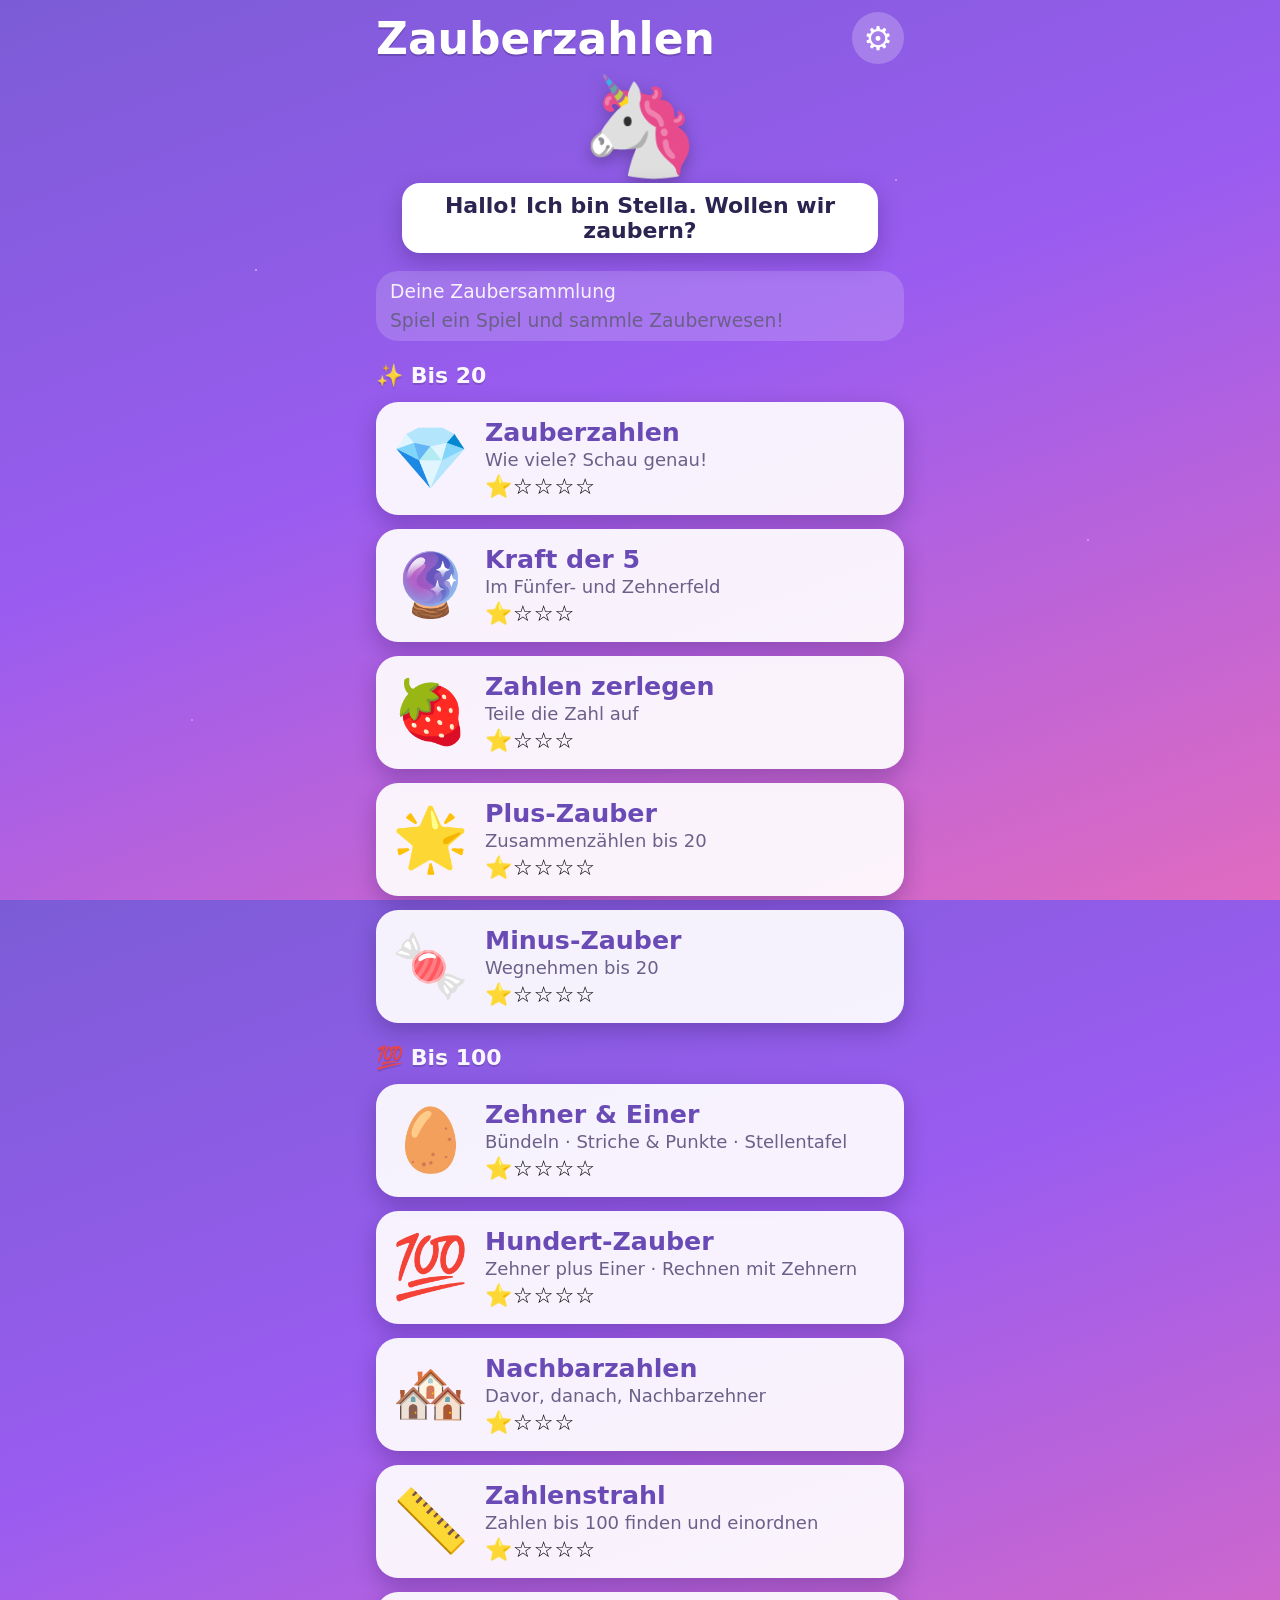
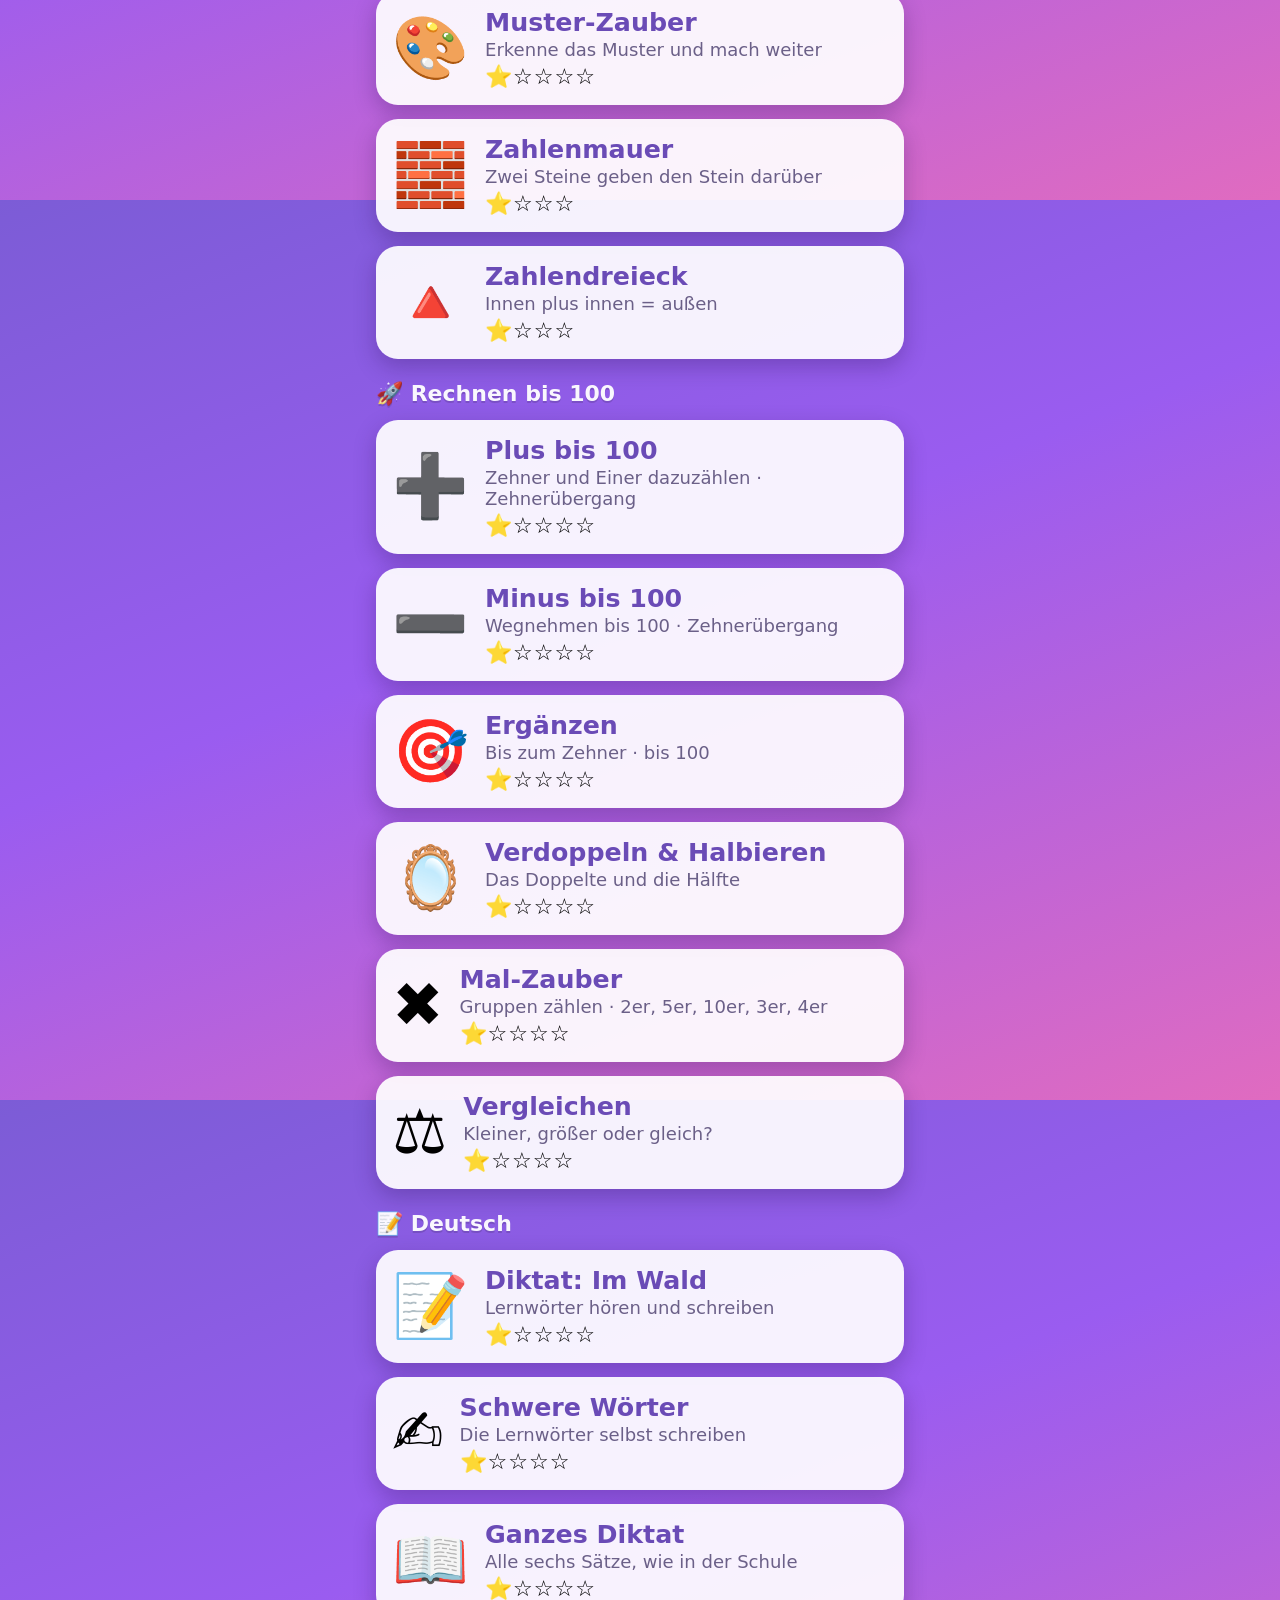
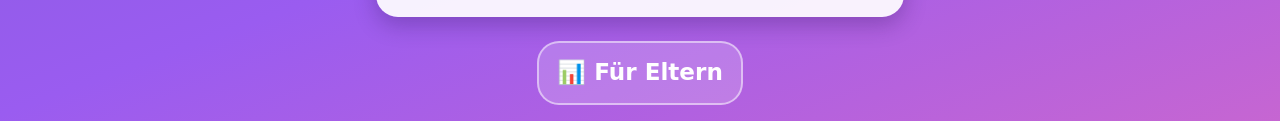
==== index.html @ 78ab0d3f "Chrome: nie Übersetzung anbieten (notranslate) – das Deutsch ist der Lerninhalt Co-Authored-By: Clau" ====
<!DOCTYPE html>
<html lang="de">
<head>
  <meta charset="UTF-8" />
  <meta name="viewport" content="width=device-width, initial-scale=1.0, maximum-scale=1.0, user-scalable=no, viewport-fit=cover" />
  <meta name="theme-color" content="#6a4bb6" />
  <!-- niente popup "Vuoi tradurre la pagina?": il tedesco è il contenuto da imparare -->
  <meta name="google" content="notranslate" />
  <meta name="apple-mobile-web-app-capable" content="yes" />
  <meta name="apple-mobile-web-app-status-bar-style" content="black-translucent" />
  <meta name="apple-mobile-web-app-title" content="Zauberzahlen" />
  <title>Zauberzahlen · Magic Numbers</title>
  <link rel="manifest" href="manifest.webmanifest" />
  <link rel="apple-touch-icon" href="assets/icon.svg" />
  <link rel="icon" href="assets/icon.svg" type="image/svg+xml" />
  <link rel="stylesheet" href="css/styles.css" />
</head>
<body>
  <div id="app" class="app"><!-- screens get mounted here --></div>

  <!-- effetti (sparkle / coriandoli) -->
  <div id="fx" class="fx" aria-hidden="true"></div>

  <!-- ordine di caricamento: prima le utility, poi i giochi, infine il router -->
  <script src="js/i18n.js"></script>
  <script src="js/storage.js"></script>
  <script src="js/audio.js"></script>
  <script src="js/ui.js"></script>
  <script src="js/games/subitizing.js"></script>
  <script src="js/games/fives.js"></script>
  <script src="js/games/bonds.js"></script>
  <script src="js/games/addition.js"></script>
  <script src="js/games/subtraction.js"></script>
  <script src="js/games/tens.js"></script>
  <script src="js/games/hundred.js"></script>
  <script src="js/games/neighbours.js"></script>
  <script src="js/games/numberline.js"></script>
  <script src="js/games/patterns.js"></script>
  <script src="js/games/wall.js"></script>
  <script src="js/games/triangle.js"></script>
  <script src="js/games/plus100.js"></script>
  <script src="js/games/minus100.js"></script>
  <script src="js/games/complete.js"></script>
  <script src="js/games/double.js"></script>
  <script src="js/games/times.js"></script>
  <script src="js/games/compare.js"></script>
  <script src="js/games/diktat.js"></script>
  <script src="js/games/words.js"></script>
  <script src="js/games/diktatfull.js"></script>
  <script src="js/parent.js"></script>
  <script src="js/app.js"></script>
  <script>
    // Service worker: solo se servito via http(s). Su file:// viene ignorato senza errori.
    if ('serviceWorker' in navigator && location.protocol.startsWith('http')) {
      window.addEventListener('load', function () {
        navigator.serviceWorker.register('service-worker.js').catch(function () {});
      });
    }
  </script>
</body>
</html>
---- css/styles.css ----
/* ===== Zauberzahlen · tema unicorni & magia, mobile-first ===== */
:root {
  --violet: #6a4bb6;
  --violet-deep: #2a1a4a;
  --violet-mid: #5b3a9e;
  --pink: #ec4899;
  --pink-soft: #fbcfe8;
  --gold: #ffcb3d;
  --gold-soft: #fff3b0;
  --mint: #7ee8c0;
  --sky: #8fd3ff;
  --good: #34d399;
  --soft: #f5edff;
  --ink: #2b2350;
  --card: rgba(255, 255, 255, 0.92);
  --tap: 64px;
  --r: 22px;
  --shadow: 0 8px 22px rgba(40, 16, 80, 0.28);
  font-size: clamp(16px, 4.4vw, 22px);
}

* { box-sizing: border-box; -webkit-tap-highlight-color: transparent; }

html, body {
  margin: 0; height: 100%;
  font-family: "Baloo 2", "Comic Sans MS", "Chalkboard SE", "Segoe UI Rounded", system-ui, -apple-system, sans-serif;
  color: var(--ink);
  background: linear-gradient(160deg, #7c5cd6 0%, #9a5cf0 45%, #e06bc0 100%);
  overscroll-behavior: none;
  -webkit-user-select: none; user-select: none;
  touch-action: manipulation;
}

/* stelline sullo sfondo */
body::before {
  content: ""; position: fixed; inset: 0; z-index: 0; pointer-events: none;
  background-image:
    radial-gradient(2px 2px at 20% 30%, #fff6 40%, transparent 41%),
    radial-gradient(2px 2px at 70% 20%, #fff5 40%, transparent 41%),
    radial-gradient(3px 3px at 40% 70%, #fff4 40%, transparent 41%),
    radial-gradient(2px 2px at 85% 60%, #fff5 40%, transparent 41%),
    radial-gradient(2px 2px at 15% 80%, #fff4 40%, transparent 41%);
}

.app {
  position: relative; z-index: 1;
  max-width: 560px; margin: 0 auto;
  min-height: 100%;
  display: flex; flex-direction: column;
  padding: max(12px, env(safe-area-inset-top)) 16px max(16px, env(safe-area-inset-bottom));
}

/* ===== bottoni generici ===== */
button { font-family: inherit; cursor: pointer; border: none; }
.btn {
  min-height: var(--tap); padding: 14px 18px;
  border-radius: var(--r); font-size: 1.05rem; font-weight: 700;
  background: #fff; color: var(--violet); box-shadow: var(--shadow);
  display: inline-flex; align-items: center; justify-content: center; gap: 10px;
  transition: transform .08s ease;
}
.btn:active { transform: scale(0.95); }
.btn-ghost { background: rgba(255,255,255,0.18); color: #fff; box-shadow: none; border: 2px solid rgba(255,255,255,0.5); }
.btn-pink { background: var(--pink); color: #fff; }
.icon-btn {
  width: 52px; height: 52px; border-radius: 50%; font-size: 1.5rem;
  background: rgba(255,255,255,0.22); color: #fff; box-shadow: none;
  display: inline-flex; align-items: center; justify-content: center;
}

/* ===== header schermata ===== */
.topbar { display: flex; align-items: center; gap: 10px; margin-bottom: 8px; }
.topbar .spacer { flex: 1; }
.title { color: #fff; text-shadow: 0 2px 0 rgba(0,0,0,0.18); margin: 0; }

/* ===== HOME / mappa-mondo ===== */
.home-hero { text-align: center; color: #fff; margin: 6px 0 14px; }
.home-hero .star { font-size: 1rem; }
.mascot {
  font-size: 4.4rem; line-height: 1; filter: drop-shadow(0 6px 8px rgba(0,0,0,0.25));
  animation: float 3.2s ease-in-out infinite;
}
.bubble {
  background: #fff; color: var(--ink); border-radius: 18px; padding: 10px 16px;
  display: inline-block; max-width: 90%; box-shadow: var(--shadow); margin-top: 8px;
  font-weight: 700; position: relative;
}
.bubble::after {
  content: ""; position: absolute; top: -10px; left: 50%; transform: translateX(-50%);
  border: 10px solid transparent; border-bottom-color: #fff;
}
.collection {
  margin: 4px 0 14px; background: rgba(255,255,255,0.16); border-radius: var(--r);
  padding: 10px 14px; color: #fff; display: flex; align-items: center; gap: 8px; flex-wrap: wrap;
  min-height: 56px;
}
.collection .label { font-size: .85rem; opacity: .9; width: 100%; }
.collection .sticker { font-size: 1.6rem; }

.games { display: flex; flex-direction: column; gap: 14px; margin-bottom: 16px; }
.game-card {
  display: flex; align-items: center; gap: 16px; text-align: left;
  background: var(--card); border-radius: var(--r); padding: 16px; box-shadow: var(--shadow);
  width: 100%;
}
.game-card .emoji { font-size: 2.8rem; line-height: 1; }
.game-card .grow { flex: 1; min-width: 0; }
.game-card .name { font-weight: 800; font-size: 1.15rem; color: var(--violet); }
.game-card .sub { font-size: .82rem; color: #6b6088; margin-top: 2px; }
.stars { font-size: 1rem; letter-spacing: 1px; margin-top: 4px; }

/* footer azioni home */
.home-actions { display: flex; gap: 10px; justify-content: center; margin-top: auto; padding-top: 8px; }

/* ===== schermata gioco ===== */
.game-screen { display: flex; flex-direction: column; flex: 1; }
.prompt {
  text-align: center; color: #fff; font-size: 1.35rem; font-weight: 800;
  margin: 6px 0 12px; text-shadow: 0 2px 0 rgba(0,0,0,0.15); min-height: 1.6em;
}
.stage {
  flex: 1; display: flex; flex-direction: column; align-items: center; justify-content: center;
  gap: 18px; min-height: 0;
}
.progress-dots { display: flex; gap: 6px; justify-content: center; margin-bottom: 6px; }
.progress-dots i { width: 12px; height: 12px; border-radius: 50%; background: rgba(255,255,255,0.35); }
.progress-dots i.on { background: var(--gold); }

/* gruppi di gemme */
.gems { display: flex; flex-wrap: wrap; gap: 10px; justify-content: center; align-items: center; max-width: 340px; }
.gem { font-size: 2.6rem; line-height: 1; animation: pop .25s ease backwards; }
.gem.leave { animation: puff .5s ease forwards; }

/* five/ten-frame */
.frame { display: grid; grid-template-columns: repeat(5, 1fr); gap: 8px;
  background: rgba(255,255,255,0.9); padding: 12px; border-radius: 18px; box-shadow: var(--shadow); }
.frame.rows2 { grid-template-rows: repeat(2, 1fr); }
.cell {
  width: 54px; height: 54px; border-radius: 14px; background: #efe7ff;
  display: flex; align-items: center; justify-content: center; font-size: 2rem;
  border: 2px dashed #cdbcf0;
}
.cell.filled { border-style: solid; border-color: var(--violet); background: #fff; }
.cell.tappable:active { transform: scale(0.92); }

/* gruppi a confronto (differenza) */
.towers { display: flex; gap: 26px; align-items: flex-end; }
.tower { display: flex; flex-direction: column-reverse; gap: 6px; align-items: center; }
.tower .cap { margin-top: 6px; font-weight: 800; color: #fff; }

/* risposte: bottoni numero grandi */
.choices { display: flex; gap: 14px; flex-wrap: wrap; justify-content: center; }
.choice {
  width: 84px; height: 84px; border-radius: 22px; font-size: 2.2rem; font-weight: 800;
  background: #fff; color: var(--violet); box-shadow: var(--shadow);
}
.choice:active { transform: scale(0.93); }
.choice.correct { background: var(--good); color: #fff; animation: pop .3s ease; }
.choice.wrong { background: #ffd2d2; color: #b33; }

/* equazione grande */
.equation { display: flex; align-items: center; gap: 12px; font-size: 2.6rem; font-weight: 800; color: #fff; }
.equation .q { background: var(--gold); color: var(--violet); border-radius: 16px; padding: 4px 18px; }

/* pulsante di controllo (giochi a trascinamento/riempimento) */
.check { margin-top: 6px; }

/* ===== reward ===== */
.reward { flex: 1; display: flex; flex-direction: column; align-items: center; justify-content: center; gap: 14px; text-align: center; color: #fff; }
.reward .big { font-size: 6rem; animation: pop .5s ease; }
.reward h2 { margin: 0; text-shadow: 0 2px 0 rgba(0,0,0,0.18); }
.reward .earned { font-size: 3rem; animation: float 2.6s ease-in-out infinite; }

/* ===== modale (settings / gate) ===== */
.modal-back { position: fixed; inset: 0; background: rgba(20,8,40,0.6); display: flex; align-items: center; justify-content: center; z-index: 50; padding: 18px; }
.modal { background: #fff; border-radius: 24px; padding: 22px; width: 100%; max-width: 420px; box-shadow: var(--shadow); }
.modal h2 { margin: 0 0 12px; color: var(--violet); }
.row { display: flex; align-items: center; justify-content: space-between; gap: 12px; padding: 10px 0; }
.seg { display: inline-flex; background: #eee; border-radius: 14px; padding: 4px; }
.seg button { padding: 8px 16px; border-radius: 10px; background: transparent; font-weight: 800; color: #777; }
.seg button.on { background: var(--violet); color: #fff; }
.voice-select {
  max-width: 56vw; padding: 10px 12px; border-radius: 12px; border: 2px solid #ddd;
  background: #fff; font-family: inherit; font-size: .9rem; color: var(--ink);
}

/* ===== parent dashboard ===== */
.parent { color: #fff; }
.panel { background: #fff; color: var(--ink); border-radius: var(--r); padding: 16px; box-shadow: var(--shadow); margin-bottom: 12px; }
.skill-row { padding: 12px 0; border-bottom: 1px solid #eee; }
.skill-row:last-child { border-bottom: none; }
.skill-head { display: flex; align-items: center; gap: 10px; font-weight: 800; color: var(--violet); }
.bar { height: 12px; border-radius: 8px; background: #eee; overflow: hidden; margin: 8px 0 4px; }
.bar > span { display: block; height: 100%; background: linear-gradient(90deg, var(--mint), var(--good)); }
.tag { font-size: .75rem; font-weight: 800; padding: 3px 10px; border-radius: 999px; }
.tag.started { background: #fde68a; color: #92660a; }
.tag.consolidating { background: #bfdbfe; color: #1e40af; }
.tag.mastered { background: #bbf7d0; color: #166534; }
.muted { color: #6b6088; font-size: .85rem; }

/* gate matematico (accesso genitore) */
.gate-prompt { font-size: 1.2rem; font-weight: 800; color: var(--violet); text-align: center; margin-bottom: 14px; }

/* ===== effetti ===== */
.fx { position: fixed; inset: 0; pointer-events: none; z-index: 40; overflow: hidden; }
.spark { position: absolute; font-size: 1.6rem; animation: rise 1s ease-out forwards; }
.confetti { position: absolute; top: -12%; will-change: transform; animation: fall 2.4s linear forwards; }
.shake { animation: shake .4s ease; }

.banner {
  font-size: 2.3rem; font-weight: 800; color: var(--violet);
  background: var(--gold); padding: 6px 20px; border-radius: 16px;
  box-shadow: var(--shadow); animation: pop .5s ease;
}

@keyframes fall {
  0%   { transform: translateY(-12vh) rotate(0deg);   opacity: 1; }
  100% { transform: translateY(115vh) rotate(540deg); opacity: 1; }
}

@keyframes float { 0%,100% { transform: translateY(0); } 50% { transform: translateY(-10px); } }
@keyframes pop { 0% { transform: scale(0.2); opacity: 0; } 70% { transform: scale(1.1); } 100% { transform: scale(1); opacity: 1; } }
@keyframes puff { to { transform: scale(1.6) translateY(-20px); opacity: 0; } }
@keyframes rise { 0% { transform: translateY(0) scale(0.6); opacity: 1; } 100% { transform: translateY(-120px) scale(1.3); opacity: 0; } }
@keyframes shake { 0%,100% { transform: translateX(0); } 20% { transform: translateX(-8px); } 40% { transform: translateX(8px); } 60% { transform: translateX(-6px); } 80% { transform: translateX(6px); } }

/* ===== suggerimento dopo un errore (mai la soluzione) ===== */
.hint {
  background: var(--gold-soft); color: var(--ink); border-radius: 16px; padding: 10px 14px;
  font-weight: 700; text-align: center; margin: 0 0 10px; box-shadow: var(--shadow); animation: pop .3s ease;
}
.hint[hidden] { display: none; }
.progress-dots i.late { background: #f59e0b; }
.section-label { color: #fff; font-weight: 800; font-size: 1rem; margin: 8px 0 0; opacity: .95; text-shadow: 0 2px 0 rgba(0,0,0,0.15); }
.holder { display: flex; justify-content: center; width: 100%; }
.holder.words .choice { width: auto; min-width: 84px; padding: 0 18px; font-size: 1.5rem; }
.holder.tall .choice { height: auto; min-height: 84px; white-space: pre-line; line-height: 1.05; font-size: 1.05rem; padding: 8px 12px; }
@keyframes pulse { 0%,100% { transform: scale(1); } 50% { transform: scale(1.07); } }

/* ===== Zehner (barre) & Einer (punti), come nel quaderno ===== */
.tenones {
  display: flex; flex-direction: column; align-items: flex-start; gap: 12px;
  background: rgba(255,255,255,0.92); border-radius: 18px; padding: 14px 18px; box-shadow: var(--shadow);
  min-width: 200px; min-height: 80px;
}
.tens-col { display: flex; flex-direction: column; gap: 7px; min-height: 12px; }
.tbar { display: block; width: 120px; height: 12px; border-radius: 6px; background: #f59e0b; animation: pop .2s ease; }
.ones-row { display: flex; gap: 8px; min-height: 16px; flex-wrap: wrap; max-width: 260px; }
.odot { display: block; width: 16px; height: 16px; border-radius: 50%; background: #f59e0b; animation: pop .2s ease; }
.ones-row .odot:nth-child(6) { margin-left: 12px; }
.tbar.mini { width: 34px; height: 8px; } .odot.mini { width: 12px; height: 12px; }
.build-btns { display: flex; gap: 10px; flex-wrap: wrap; justify-content: center; }
.tenones.build .tbar, .tenones.build .odot { cursor: pointer; }

/* ===== Eierschachteln (bündeln) ===== */
.eggbox { display: flex; flex-direction: column; gap: 10px; align-items: center; }
.cartons { display: flex; flex-wrap: wrap; gap: 10px; justify-content: center; max-width: 360px; }
.carton {
  position: relative; display: grid; grid-template-columns: repeat(5, 1fr); gap: 2px;
  background: #e8d5b0; border: 3px solid #b98f55; border-radius: 8px; padding: 5px 5px 4px;
}
.carton .egg { font-size: 1rem; line-height: 1; }
.carton .badge {
  position: absolute; top: -10px; right: -8px; background: var(--violet); color: #fff;
  font-size: .7rem; font-weight: 800; border-radius: 999px; padding: 2px 6px;
}
.carton.pop { animation: pop .4s ease; }
.loose { display: flex; flex-wrap: wrap; gap: 4px; justify-content: center; max-width: 320px; min-height: 1.4rem; }
.loose .egg { font-size: 1.4rem; line-height: 1; }
.egg.leave { animation: puff .5s ease forwards; }

/* ===== Stellentafel Z|E ===== */
.pv { display: grid; grid-template-columns: 1fr 1fr; background: #fff; border-radius: 16px; overflow: hidden; box-shadow: var(--shadow); min-width: 180px; }
.pv .h { background: var(--violet); color: #fff; font-weight: 800; padding: 6px 10px; text-align: center; font-size: 1.1rem; display: flex; flex-direction: column; line-height: 1.1; }
.pv .h small { font-size: .6rem; font-weight: 700; opacity: .9; }
.pv .v { font-size: 2.2rem; font-weight: 800; text-align: center; padding: 6px 16px; color: var(--violet); min-height: 60px; }
.pv .v:nth-child(3) { border-right: 2px solid #eee; }
.pv .v.q { background: var(--gold); }

.equation.small { font-size: 1.5rem; opacity: .9; }

/* ===== Zahlenmauer ===== */
.wall { display: flex; flex-direction: column; align-items: center; gap: 5px; }
.wrow { display: flex; gap: 5px; }
.brick {
  width: 64px; height: 54px; border-radius: 10px; background: #fff; color: var(--violet);
  font-weight: 800; font-size: 1.5rem; display: flex; align-items: center; justify-content: center; box-shadow: var(--shadow);
}
.brick.wide { width: 76px; }
.brick.q { background: var(--gold-soft); border: 3px dashed var(--gold); }
.brick.active { background: var(--gold); border-style: solid; animation: pulse 1s ease-in-out infinite; }
.brick.ok { background: var(--good); color: #fff; border: none; animation: pop .3s ease; }

/* ===== Zahlendreieck (SVG) ===== */
.tri { width: min(84vw, 330px); height: auto; overflow: visible; }
.tri text { font-size: 26px; font-weight: 800; fill: var(--violet); font-family: inherit; }
.tri .slot rect { fill: #f5edff; stroke: #cdbcf0; stroke-width: 2; }
.tri .slot.q rect { fill: var(--gold-soft); stroke: var(--gold); stroke-dasharray: 6 4; }
.tri .slot.active rect { fill: var(--gold); stroke: var(--violet); stroke-dasharray: none; }
.tri .slot.ok rect { fill: var(--good); stroke: none; }
.tri .slot.ok text { fill: #fff; }

/* ===== Muster (sequenze) ===== */
.seq { display: flex; gap: 8px; flex-wrap: wrap; justify-content: center; align-items: flex-end; }
.seq .item {
  min-width: 54px; height: 54px; padding: 0 8px; border-radius: 14px; background: #fff; font-weight: 800; font-size: 1.5rem;
  display: flex; align-items: center; justify-content: center; color: var(--violet); box-shadow: var(--shadow);
}
.seq .item.q { background: var(--gold); animation: pulse 1s ease-in-out infinite; }
.seq .item.stack { height: auto; padding: 6px 8px; font-size: 1.1rem; line-height: 1.05; white-space: pre-line; text-align: center; }

/* ===== Zahlenstrahl (SVG) ===== */
.nline { width: min(94vw, 380px); height: auto; overflow: visible; }
.nline .base { stroke: #fff; stroke-width: 4; stroke-linecap: round; }
.nline .tick { stroke: #fff; stroke-width: 2; } .nline .tick.big { stroke-width: 3; }
.nline text { fill: #fff; font-weight: 800; font-family: inherit; font-size: 13px; text-anchor: middle; }
.nline .mark text.emo { font-size: 24px; }
.nline .mark.dim { opacity: .3; }
.nline .mark.tappable { cursor: pointer; }
.nline .mark.ok circle { fill: var(--good); fill-opacity: 1; }

/* ===== Hundertertafel ===== */
.board {
  display: grid; grid-template-columns: repeat(10, 1fr); gap: 3px; background: rgba(255,255,255,0.92);
  padding: 8px; border-radius: 14px; box-shadow: var(--shadow); width: min(94vw, 380px);
}
.board .c {
  aspect-ratio: 1; display: flex; align-items: center; justify-content: center; font-size: .78rem; font-weight: 800;
  color: var(--violet); background: #f5edff; border-radius: 6px;
}
.board .c.hid { background: #e5dcf7; color: transparent; }
.board .c.q { background: var(--gold); color: var(--violet); font-size: 1rem; animation: pulse 1s ease-in-out infinite; }
.board .c.ok { background: var(--good); color: #fff; }

/* ===== Nachbarzahlen ===== */
.trio { display: flex; align-items: center; gap: 8px; }
.trio .box {
  width: 80px; height: 70px; border-radius: 16px; background: #fff; display: flex; align-items: center; justify-content: center;
  font-size: 2rem; font-weight: 800; color: var(--violet); box-shadow: var(--shadow);
}
.trio .box.q { background: var(--gold-soft); border: 3px dashed var(--gold); }
.trio .box.active { background: var(--gold); border-style: solid; animation: pulse 1s ease-in-out infinite; }
.trio .box.ok { background: var(--good); color: #fff; border: none; }
.trio .op { color: #fff; font-size: 1.8rem; font-weight: 800; min-width: 12px; text-align: center; }

/* ===== Diktat ===== */
.gapword { display: flex; align-items: center; gap: 2px; font-size: 2.1rem; font-weight: 800; color: #fff; letter-spacing: 1px; flex-wrap: wrap; justify-content: center; }
.gapword .gap { background: var(--gold); color: var(--violet); border-radius: 12px; padding: 0 14px; min-width: 44px; text-align: center; }
.typebox { display: flex; flex-direction: column; gap: 10px; align-items: center; width: 100%; }
.typein {
  width: min(92vw, 420px); font-family: inherit; font-size: 1.6rem; font-weight: 800; padding: 12px 14px;
  border-radius: 16px; border: 3px solid #fff; background: #fff; color: var(--violet); text-align: center; outline: none;
  -webkit-user-select: text; user-select: text;
}
.typein.wide { font-size: 1.15rem; text-align: left; }
.typein:focus { border-color: var(--gold); }
.diff { font-size: 1.6rem; font-weight: 800; color: #fff; background: rgba(255,255,255,0.18); padding: 8px 14px; border-radius: 14px; letter-spacing: 1px; }
.diff .bad { color: #ffb4b4; text-decoration: underline wavy #ff6b6b; }
.sentence { color: #fff; font-size: 1.25rem; font-weight: 700; text-align: center; background: rgba(255,255,255,0.16); padding: 10px 14px; border-radius: 14px; line-height: 1.6; }
.sentence .blank { display: inline-block; min-width: 80px; border-bottom: 3px solid var(--gold); }

@media (prefers-reduced-motion: reduce) {
  *, *::before, *::after { animation: none !important; }
}

@media print {
  body { background: #fff; }
  body::before, .home-actions, .topbar .icon-btn, .btn { display: none !important; }
  .panel { box-shadow: none; border: 1px solid #ccc; }
  .parent, .title { color: #000; }
}

/* ===== Rechnen bis 100: tastierino numerico (niente scelte da cui andare per esclusione) ===== */
.numpad { display: flex; flex-direction: column; align-items: center; gap: 10px; }
.np-display {
  min-width: 150px; height: 64px; padding: 0 18px; border-radius: 16px; background: #fff; color: var(--violet);
  font-size: 2.2rem; font-weight: 800; display: flex; align-items: center; justify-content: center; box-shadow: var(--shadow);
}
.np-display.empty { color: #cdbcf0; }
.np-display.correct { background: var(--good); color: #fff; animation: pop .3s ease; }
.np-display.wrong { background: #ffd2d2; color: #b33; }
.np-keys { display: grid; grid-template-columns: repeat(3, 74px); gap: 8px; }
.np-key {
  height: 58px; border-radius: 16px; background: #fff; color: var(--violet);
  font-size: 1.7rem; font-weight: 800; box-shadow: var(--shadow);
}
.np-key:active { transform: scale(0.93); }
.np-key.np-del { background: #f5edff; font-size: 1.4rem; }
.np-key.np-ok { background: var(--good); color: #fff; }

/* Verdoppeln: due gruppi uguali, uno riflesso */
.mirror { display: flex; align-items: center; gap: 12px; }
.mirror .glass { width: 5px; height: 80px; border-radius: 3px; background: var(--sky); box-shadow: 0 0 12px var(--sky); }
.mirror .gems { max-width: 150px; }
.mirror .gem { font-size: 1.9rem; }

/* Malnehmen: gruppi uguali */
.groups { display: flex; flex-wrap: wrap; gap: 10px; justify-content: center; max-width: 380px; }
.group {
  background: rgba(255,255,255,0.92); border-radius: 14px; padding: 6px 8px; box-shadow: var(--shadow);
  display: grid; gap: 3px; justify-content: center;
}
.group span { font-size: 1rem; line-height: 1; }

/* Vergleichen: due lati e il segno in mezzo */
.cmp { display: flex; align-items: center; gap: 12px; }
.cmp .side {
  background: #fff; border-radius: 16px; padding: 8px 16px; font-size: 1.8rem; font-weight: 800;
  color: var(--violet); box-shadow: var(--shadow); white-space: nowrap;
}
.cmp .sign {
  width: 62px; height: 62px; border-radius: 16px; background: var(--gold); color: var(--violet);
  display: flex; align-items: center; justify-content: center; font-size: 2rem; font-weight: 800;
  animation: pulse 1s ease-in-out infinite; flex: none;
}
.cmp .sign.ok { background: var(--good); color: #fff; animation: pop .3s ease; }
.holder.ops .choice { font-size: 2.4rem; }

/* ===== Schwere Wörter / Ganzes Diktat ===== */
.merkwort {
  font-size: 2.3rem; font-weight: 800; color: #fff; background: rgba(255,255,255,0.18);
  padding: 10px 22px; border-radius: 16px; letter-spacing: 1px; animation: pop .3s ease;
}
.merkwort .s2 { color: var(--gold); }
.showtext {
  color: #fff; font-size: 1.3rem; font-weight: 700; text-align: center; background: rgba(255,255,255,0.16);
  padding: 12px 16px; border-radius: 14px; line-height: 1.6; max-width: 440px;
}
.showtext[hidden], .typebox-wrap[hidden], .btn[hidden] { display: none; }
.typebox-wrap { display: flex; flex-direction: column; align-items: center; gap: 12px; width: 100%; }
.blanks { display: flex; flex-wrap: wrap; gap: 14px 12px; justify-content: center; align-items: flex-end; max-width: 420px; padding: 8px 0; }
.blanks .wline { display: block; height: 4px; border-radius: 2px; background: var(--gold); }
.blanks .dot { color: #fff; font-weight: 800; font-size: 1.6rem; line-height: .4; }
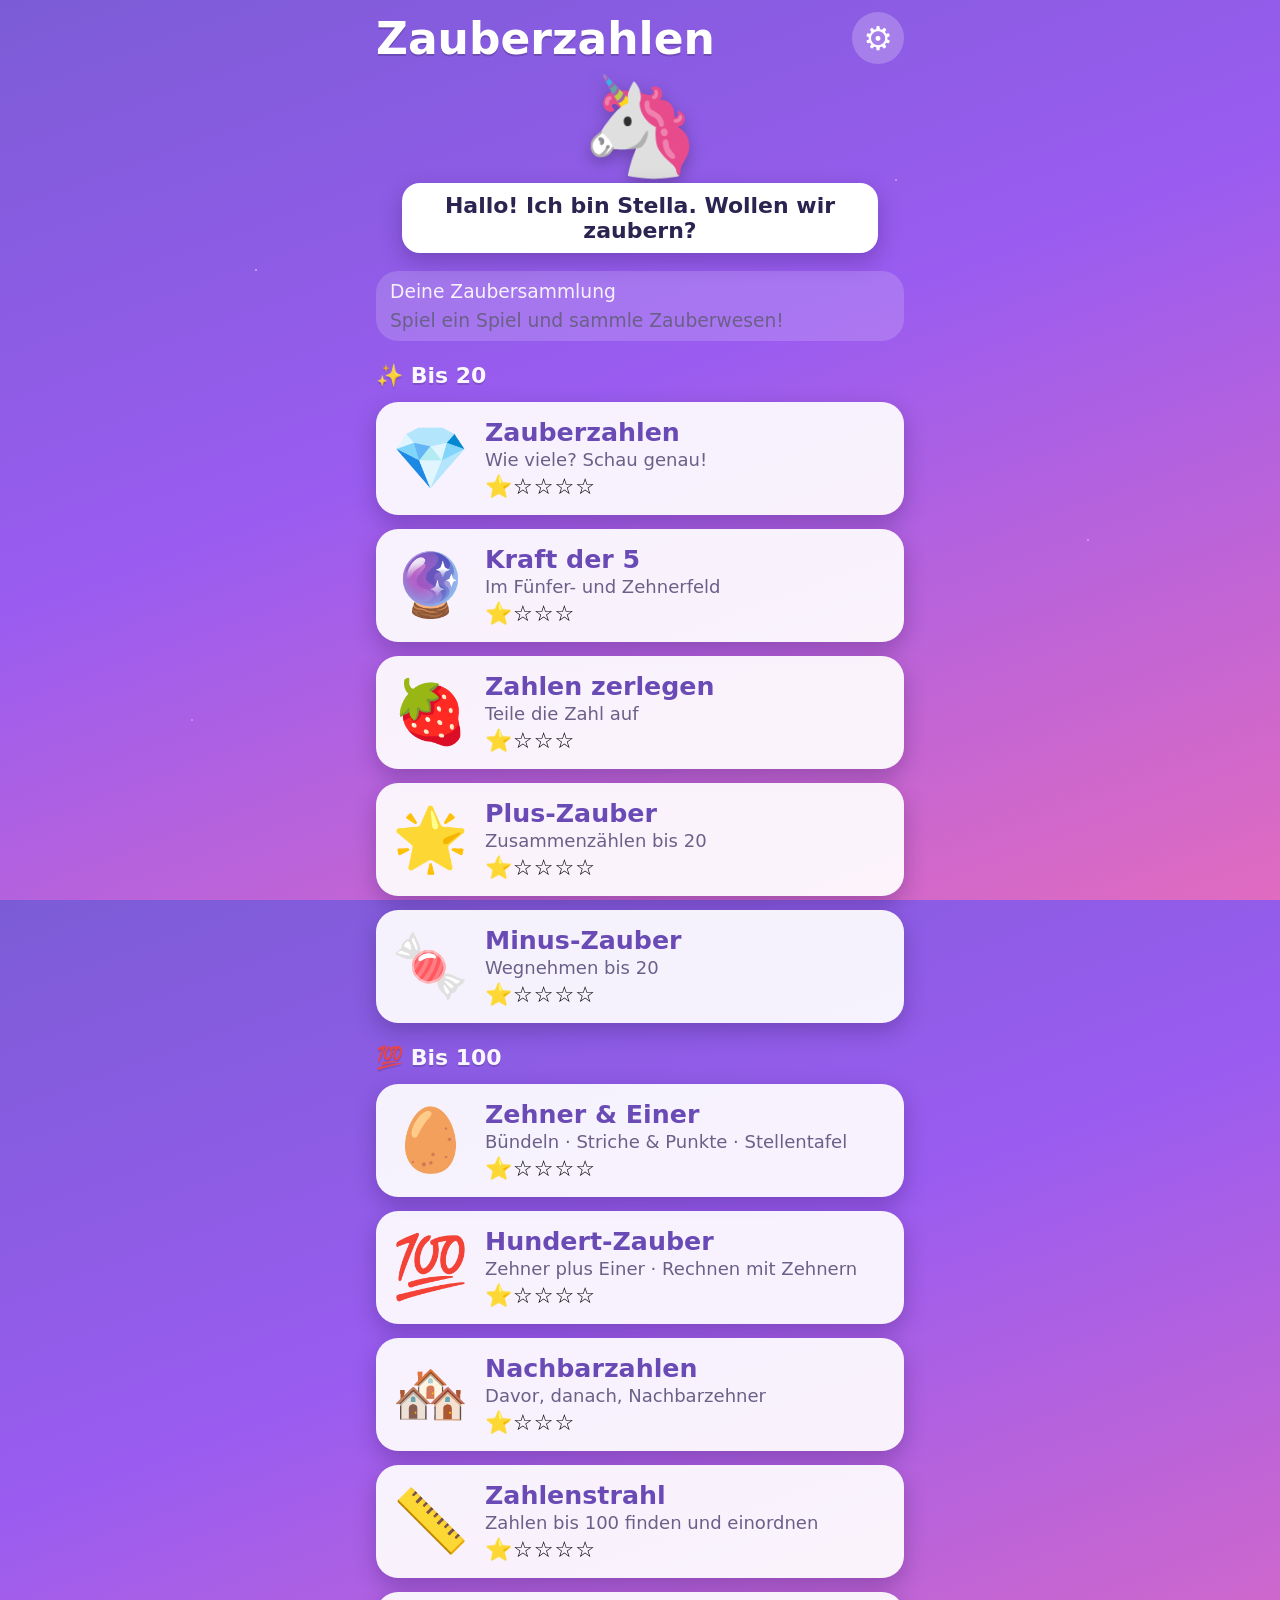
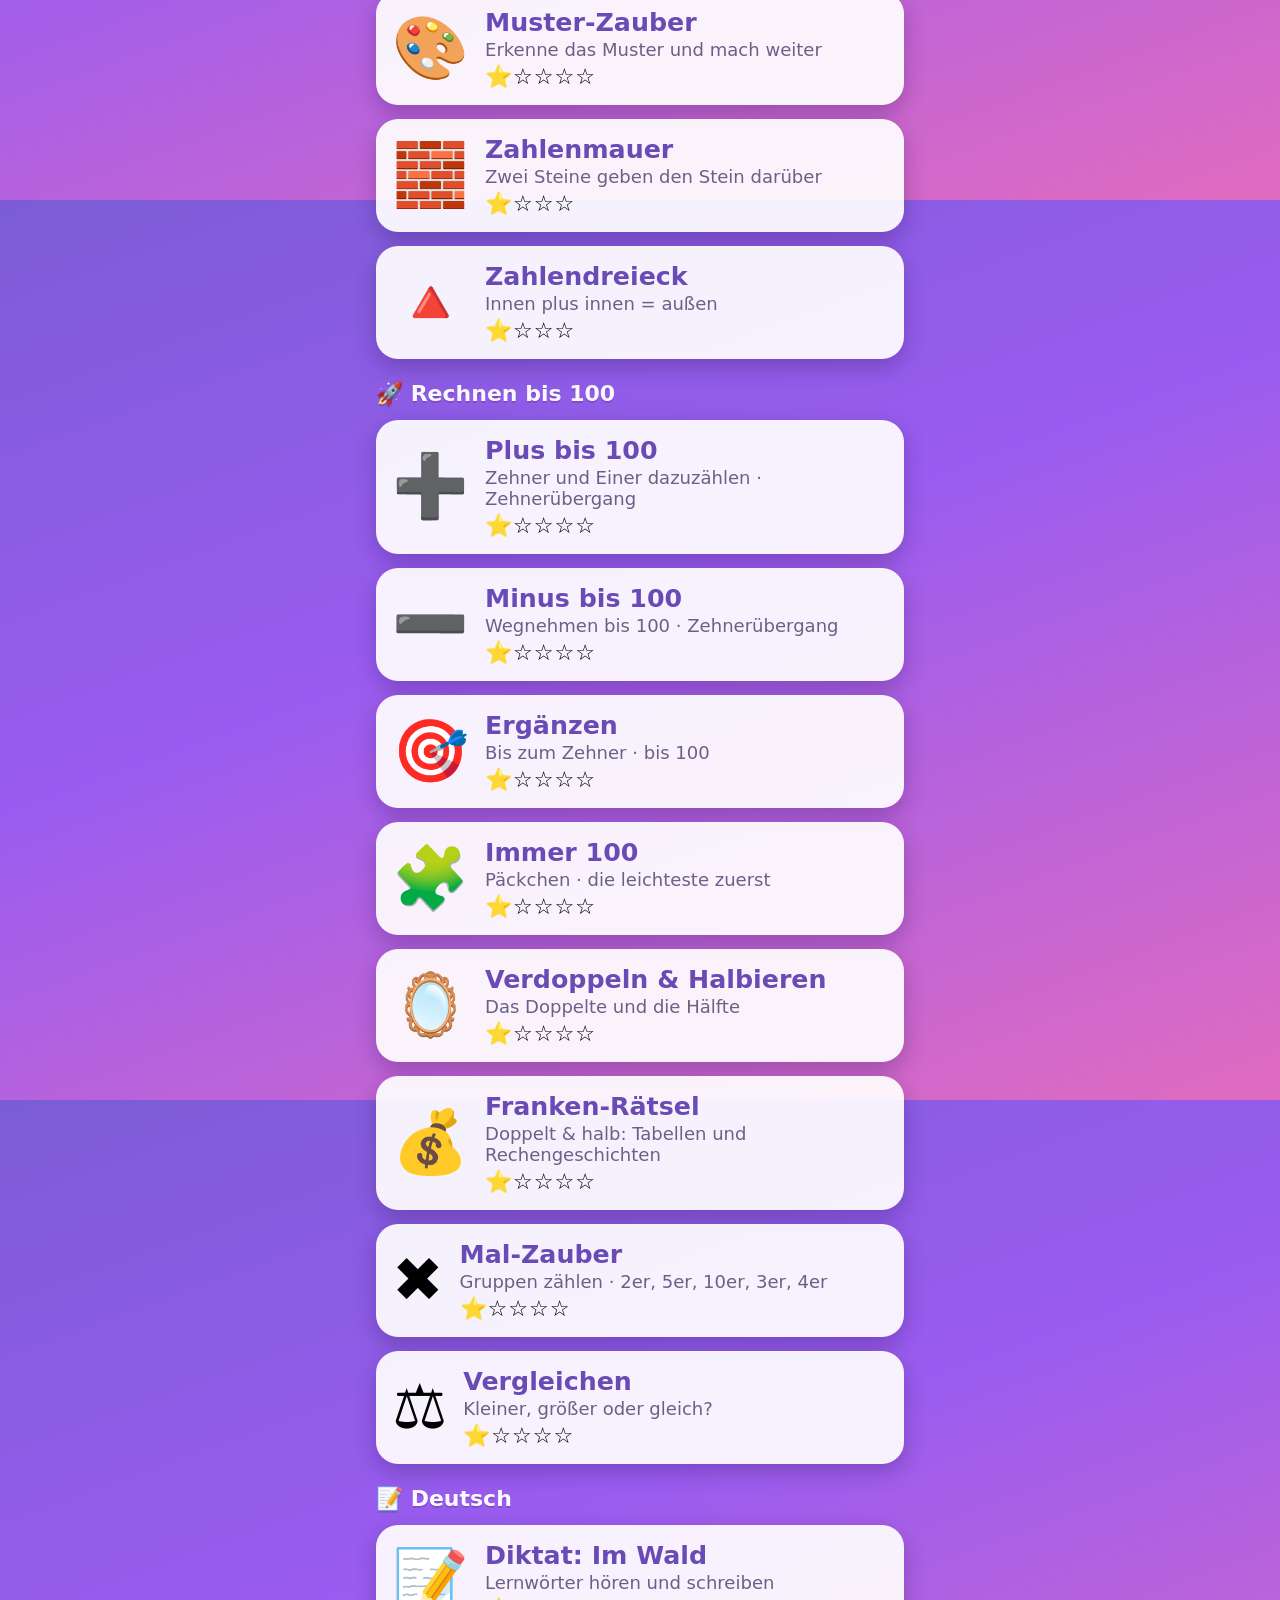
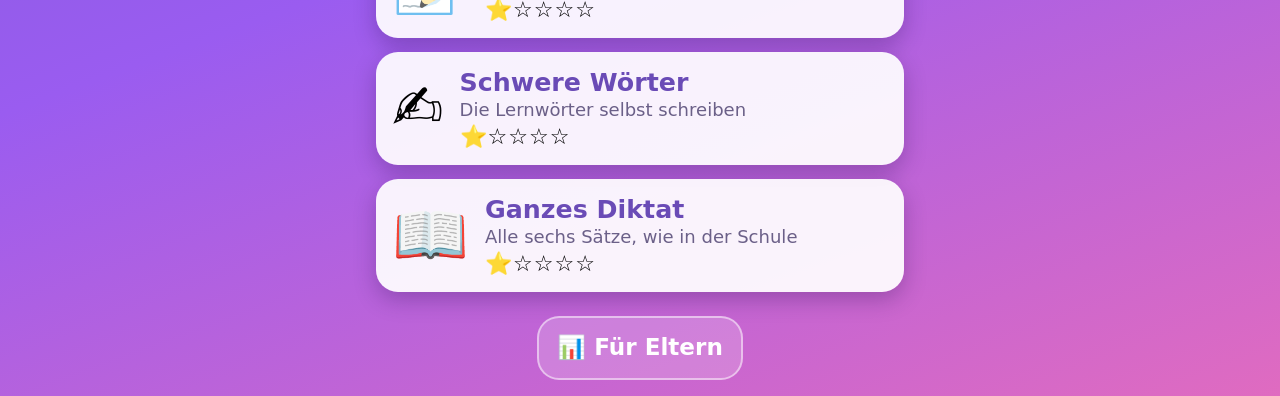
==== commit 8574eb4a: "Dal quaderno p. 26-29: Immer 100 (Päckchen, die leichteste zuerst) + Franken-Rätsel (Tabellen doppel" ====
--- a/index.html
+++ b/index.html
@@ -41,7 +41,9 @@
   <script src="js/games/plus100.js"></script>
   <script src="js/games/minus100.js"></script>
   <script src="js/games/complete.js"></script>
+  <script src="js/games/always100.js"></script>
   <script src="js/games/double.js"></script>
+  <script src="js/games/francs.js"></script>
   <script src="js/games/times.js"></script>
   <script src="js/games/compare.js"></script>
   <script src="js/games/diktat.js"></script>
--- a/css/styles.css
+++ b/css/styles.css
@@ -431,3 +431,32 @@
 .blanks { display: flex; flex-wrap: wrap; gap: 14px 12px; justify-content: center; align-items: flex-end; max-width: 420px; padding: 8px 0; }
 .blanks .wline { display: block; height: 4px; border-radius: 2px; background: var(--gold); }
 .blanks .dot { color: #fff; font-weight: 800; font-size: 1.6rem; line-height: .4; }
+
+/* ===== Immer 100: Päckchen (colonna di aufgaben legate, si risolve dall'alto in basso) ===== */
+.pack { display: flex; flex-direction: column; gap: 6px; align-items: stretch; width: min(92vw, 360px); }
+.prow {
+  display: flex; align-items: center; justify-content: center; gap: 8px; padding: 4px 10px; border-radius: 14px;
+  background: rgba(255,255,255,0.14); color: #fff; font-size: 1.35rem; font-weight: 800; border: 3px solid transparent;
+  transition: transform .08s ease;
+}
+.prow .pcell { min-width: 44px; text-align: center; }
+.prow .pcell.q { background: var(--gold-soft); color: var(--violet); border: 3px dashed var(--gold); border-radius: 10px; min-width: 56px; padding: 2px 6px; }
+.prow.active { background: rgba(255,255,255,0.28); border-color: var(--gold); }
+.prow.active .pcell.q { background: var(--gold); border-style: solid; animation: pulse 1s ease-in-out infinite; }
+.prow.ok .pcell.q { background: var(--good); color: #fff; border: 3px solid transparent; animation: pop .3s ease; }
+.prow.tappable { cursor: pointer; background: rgba(255,255,255,0.92); color: var(--violet); box-shadow: var(--shadow); }
+.prow.tappable:active { transform: scale(0.97); }
+.prow.wrong { background: #ffd2d2; color: #b33; }
+.prow .mark { width: 28px; text-align: center; font-size: 1.1rem; }
+
+/* ===== Franken-Rätsel: Tabelle (oben die Zahl, unten das Doppelte / die Hälfte) + Geschichte ===== */
+.dtable { display: grid; grid-template-columns: auto repeat(4, 1fr); gap: 6px; align-items: stretch; width: min(92vw, 400px); }
+.dtable .dhead { display: flex; align-items: center; justify-content: center; font-weight: 800; color: #fff; font-size: .9rem; padding: 0 6px; text-align: center; }
+.dtable .dcell {
+  background: #fff; color: var(--violet); border-radius: 12px; min-height: 56px; display: flex; align-items: center; justify-content: center;
+  font-size: 1.5rem; font-weight: 800; box-shadow: var(--shadow); border: 3px solid transparent;
+}
+.dtable .dcell.q { background: var(--gold-soft); border: 3px dashed var(--gold); }
+.dtable .dcell.active { background: var(--gold); border-style: solid; animation: pulse 1s ease-in-out infinite; }
+.dtable .dcell.ok { background: var(--good); color: #fff; border: 3px solid transparent; animation: pop .3s ease; }
+.story { font-size: 3rem; line-height: 1; animation: float 2.6s ease-in-out infinite; }
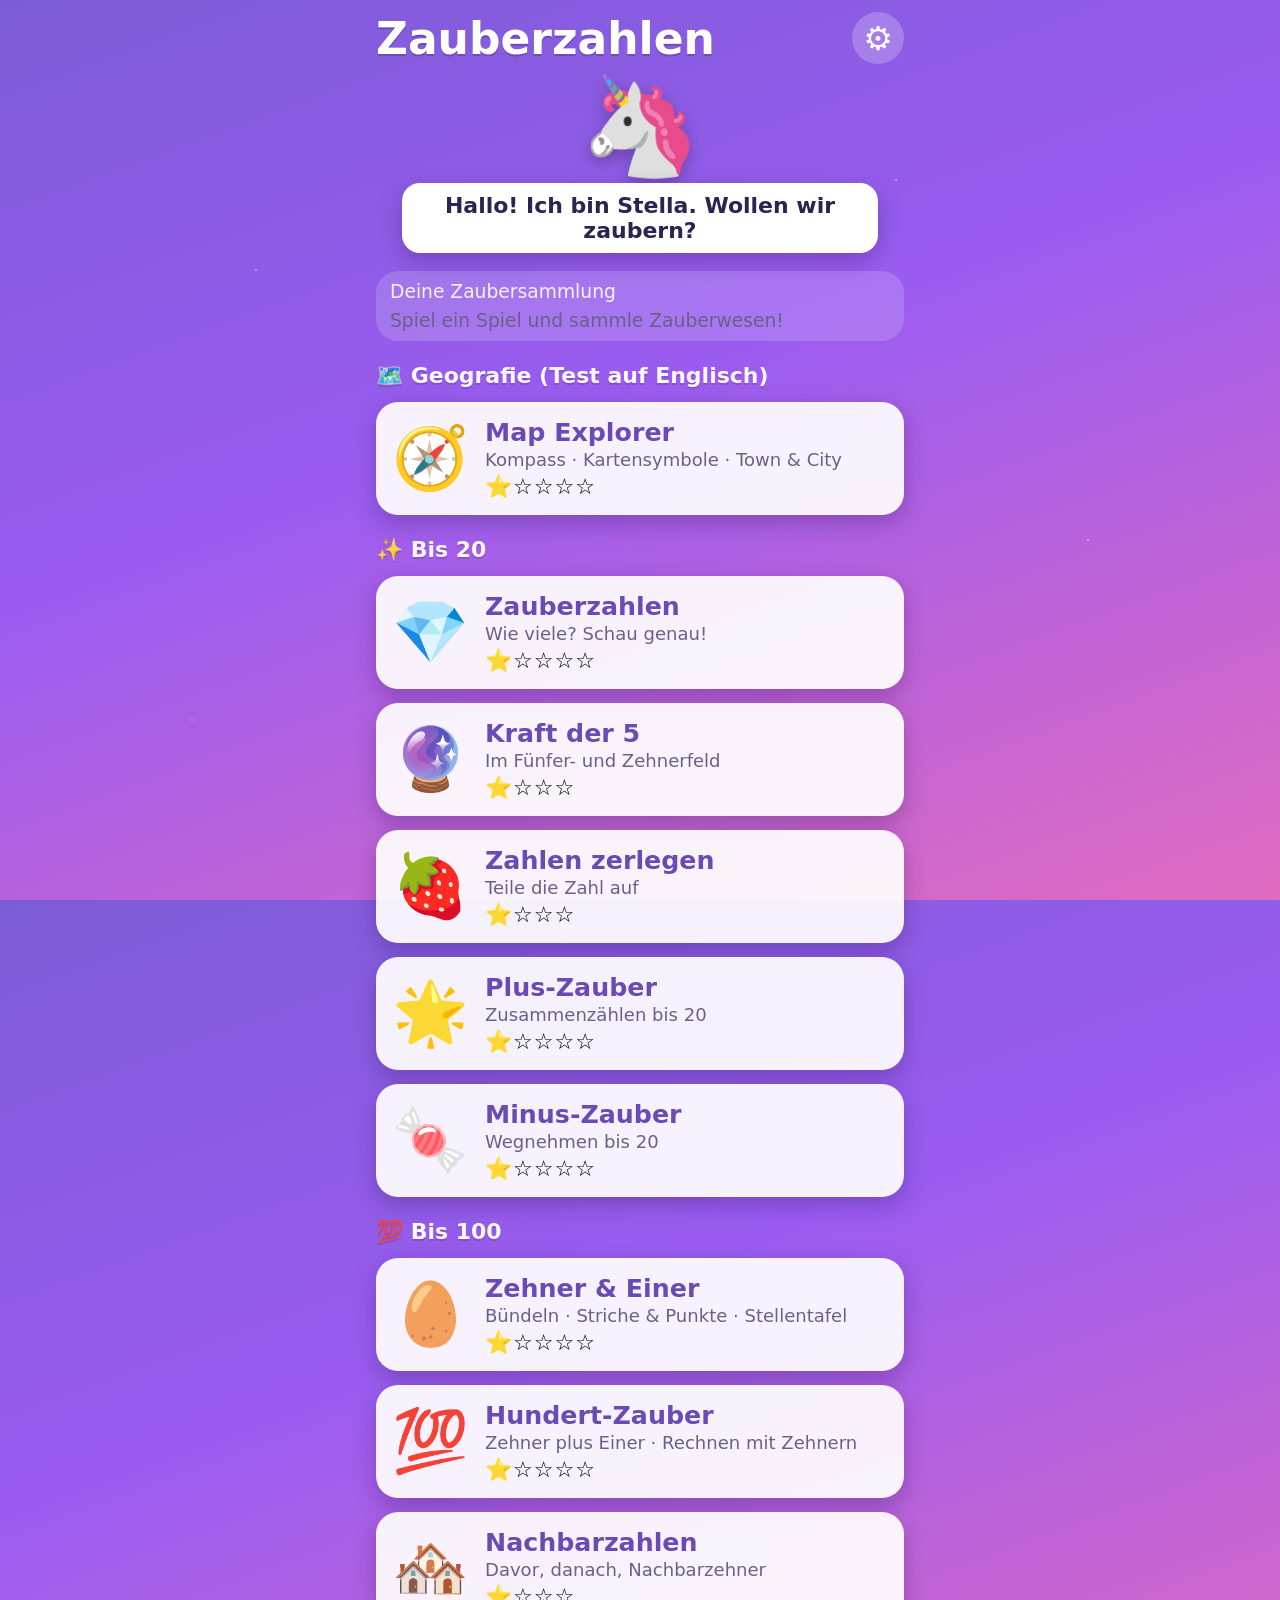
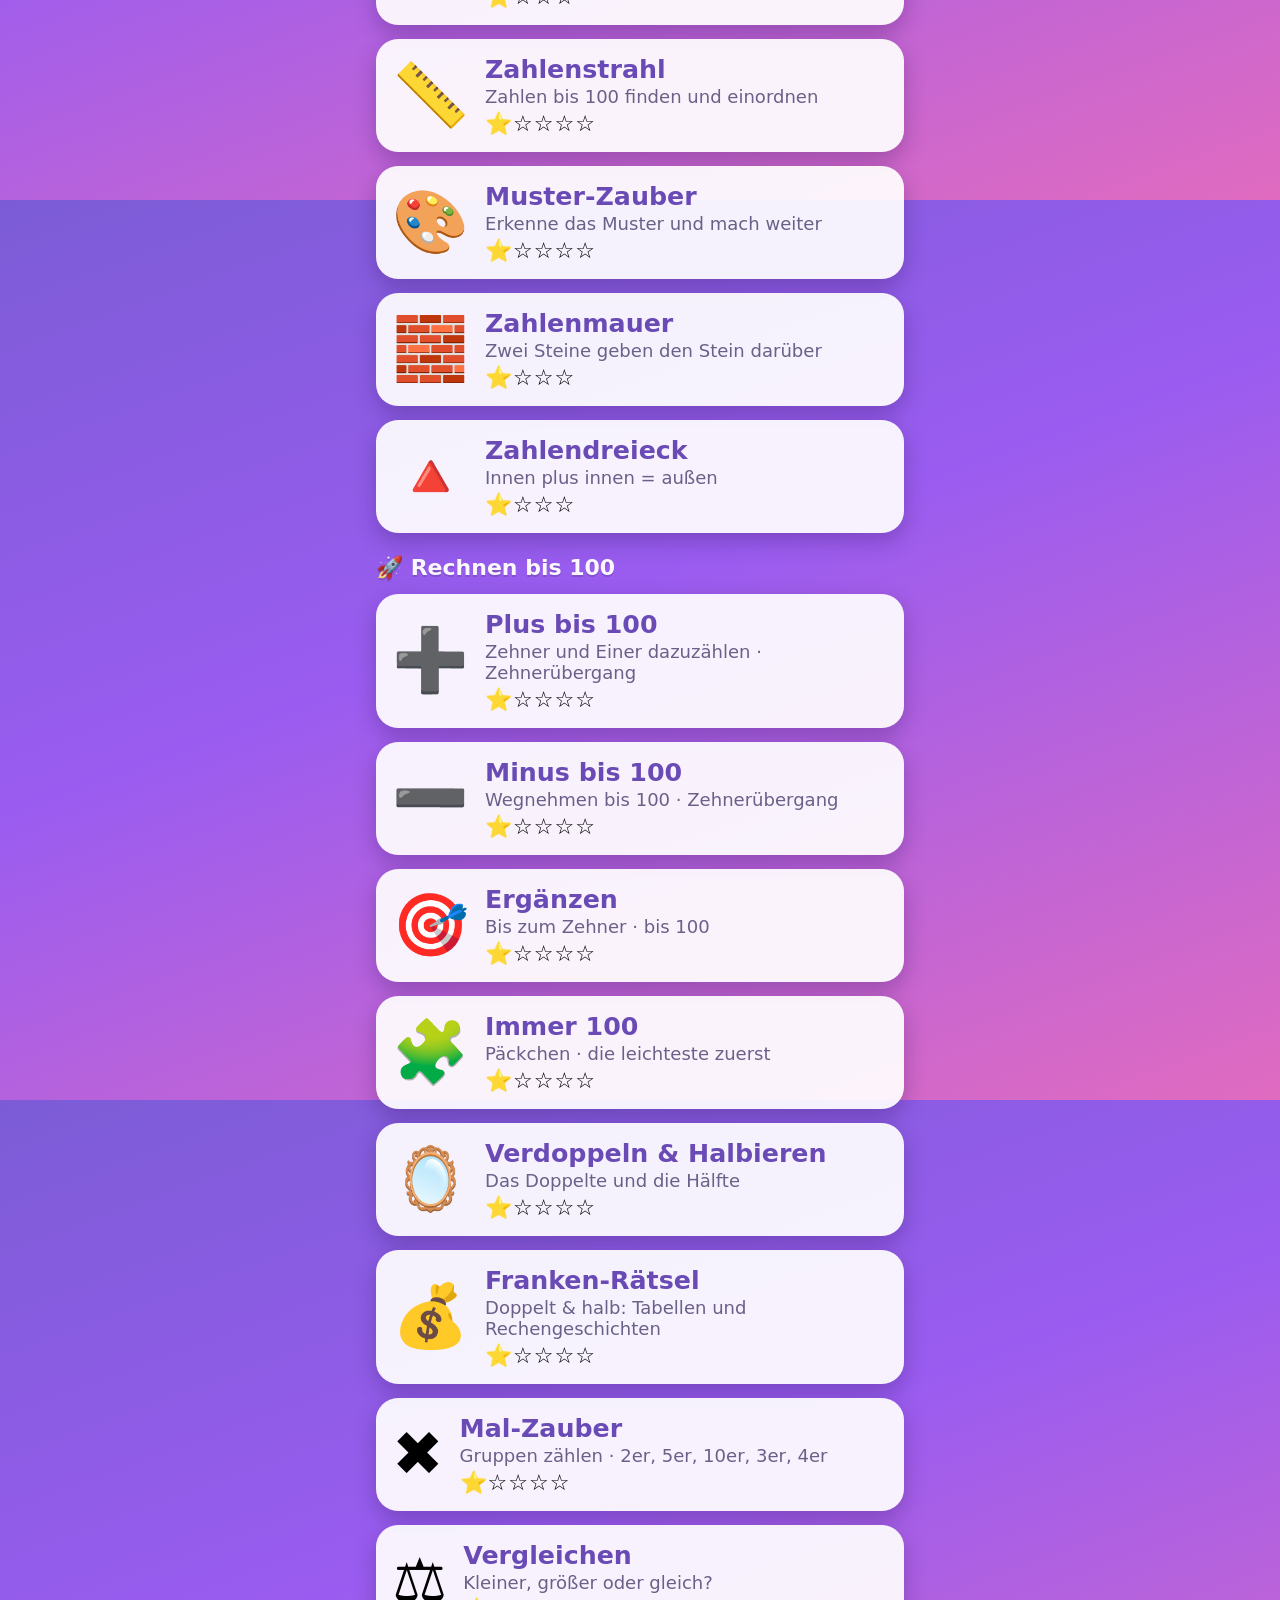
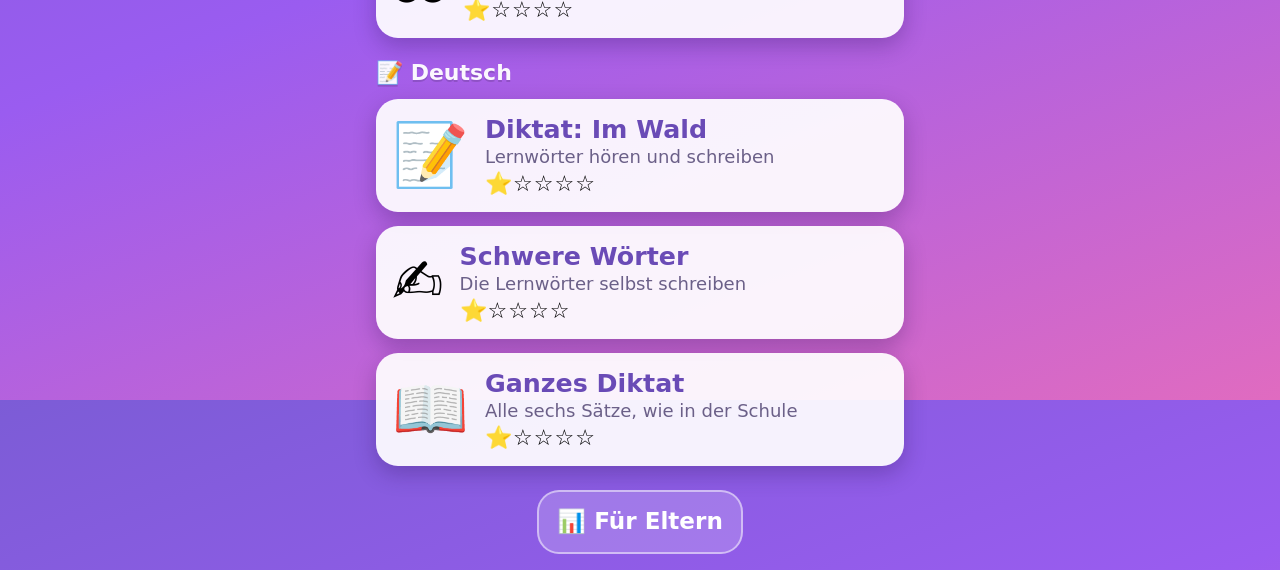
==== commit f0964533: "Map Explorer: Geografie-Test (Kompass, Kartensymbole, Town & City) auf Englisch – 9 Runden, 3 pro Le" ====
--- a/index.html
+++ b/index.html
@@ -24,6 +24,7 @@
   <!-- ordine di caricamento: prima le utility, poi i giochi, infine il router -->
   <script src="js/i18n.js"></script>
   <script src="js/storage.js"></script>
+  <script src="js/voice-manifest.js"></script>
   <script src="js/audio.js"></script>
   <script src="js/ui.js"></script>
   <script src="js/games/subitizing.js"></script>
@@ -49,6 +50,9 @@
   <script src="js/games/diktat.js"></script>
   <script src="js/games/words.js"></script>
   <script src="js/games/diktatfull.js"></script>
+  <script src="js/games/maps.js"></script>
+  <script src="js/sync.js"></script>
+  <script src="js/cloud.js"></script>
   <script src="js/parent.js"></script>
   <script src="js/app.js"></script>
   <script>
--- a/css/styles.css
+++ b/css/styles.css
@@ -187,8 +187,8 @@
 /* ===== parent dashboard ===== */
 .parent { color: #fff; }
 .panel { background: #fff; color: var(--ink); border-radius: var(--r); padding: 16px; box-shadow: var(--shadow); margin-bottom: 12px; }
-.skill-row { padding: 12px 0; border-bottom: 1px solid #eee; }
-.skill-row:last-child { border-bottom: none; }
+.skill-row, .word-row { padding: 12px 0; border-bottom: 1px solid #eee; }
+.skill-row:last-child, .word-row:last-child { border-bottom: none; }
 .skill-head { display: flex; align-items: center; gap: 10px; font-weight: 800; color: var(--violet); }
 .bar { height: 12px; border-radius: 8px; background: #eee; overflow: hidden; margin: 8px 0 4px; }
 .bar > span { display: block; height: 100%; background: linear-gradient(90deg, var(--mint), var(--good)); }
@@ -460,3 +460,15 @@
 .dtable .dcell.active { background: var(--gold); border-style: solid; animation: pulse 1s ease-in-out infinite; }
 .dtable .dcell.ok { background: var(--good); color: #fff; border: 3px solid transparent; animation: pop .3s ease; }
 .story { font-size: 3rem; line-height: 1; animation: float 2.6s ease-in-out infinite; }
+
+/* Map Explorer (geografia) */
+.maps-pic { display: flex; justify-content: center; margin: 4px 0 14px; }
+.maps-pic svg { max-width: 100%; height: auto; filter: drop-shadow(0 4px 10px rgba(75, 46, 131, .18)); }
+.maps-pic.sym-big svg { background: #fff; border-radius: 22px; padding: 10px; }
+.maps-emoji { font-size: 3.2rem; }
+.holder.maps-holder .choice { font-size: 1.35rem; min-width: 96px; }
+.holder.maps-holder .choice.symchoice { width: 96px; height: 96px; padding: 8px; min-width: 0; }
+.holder.maps-holder .choice.symchoice svg { width: 100%; height: 100%; }
+.maps-pic .minimap { width: min(330px, 90vw); }
+.maps-pic .rose { width: min(260px, 80vw); }
+.maps-emoji { font-size: 4.5rem; }
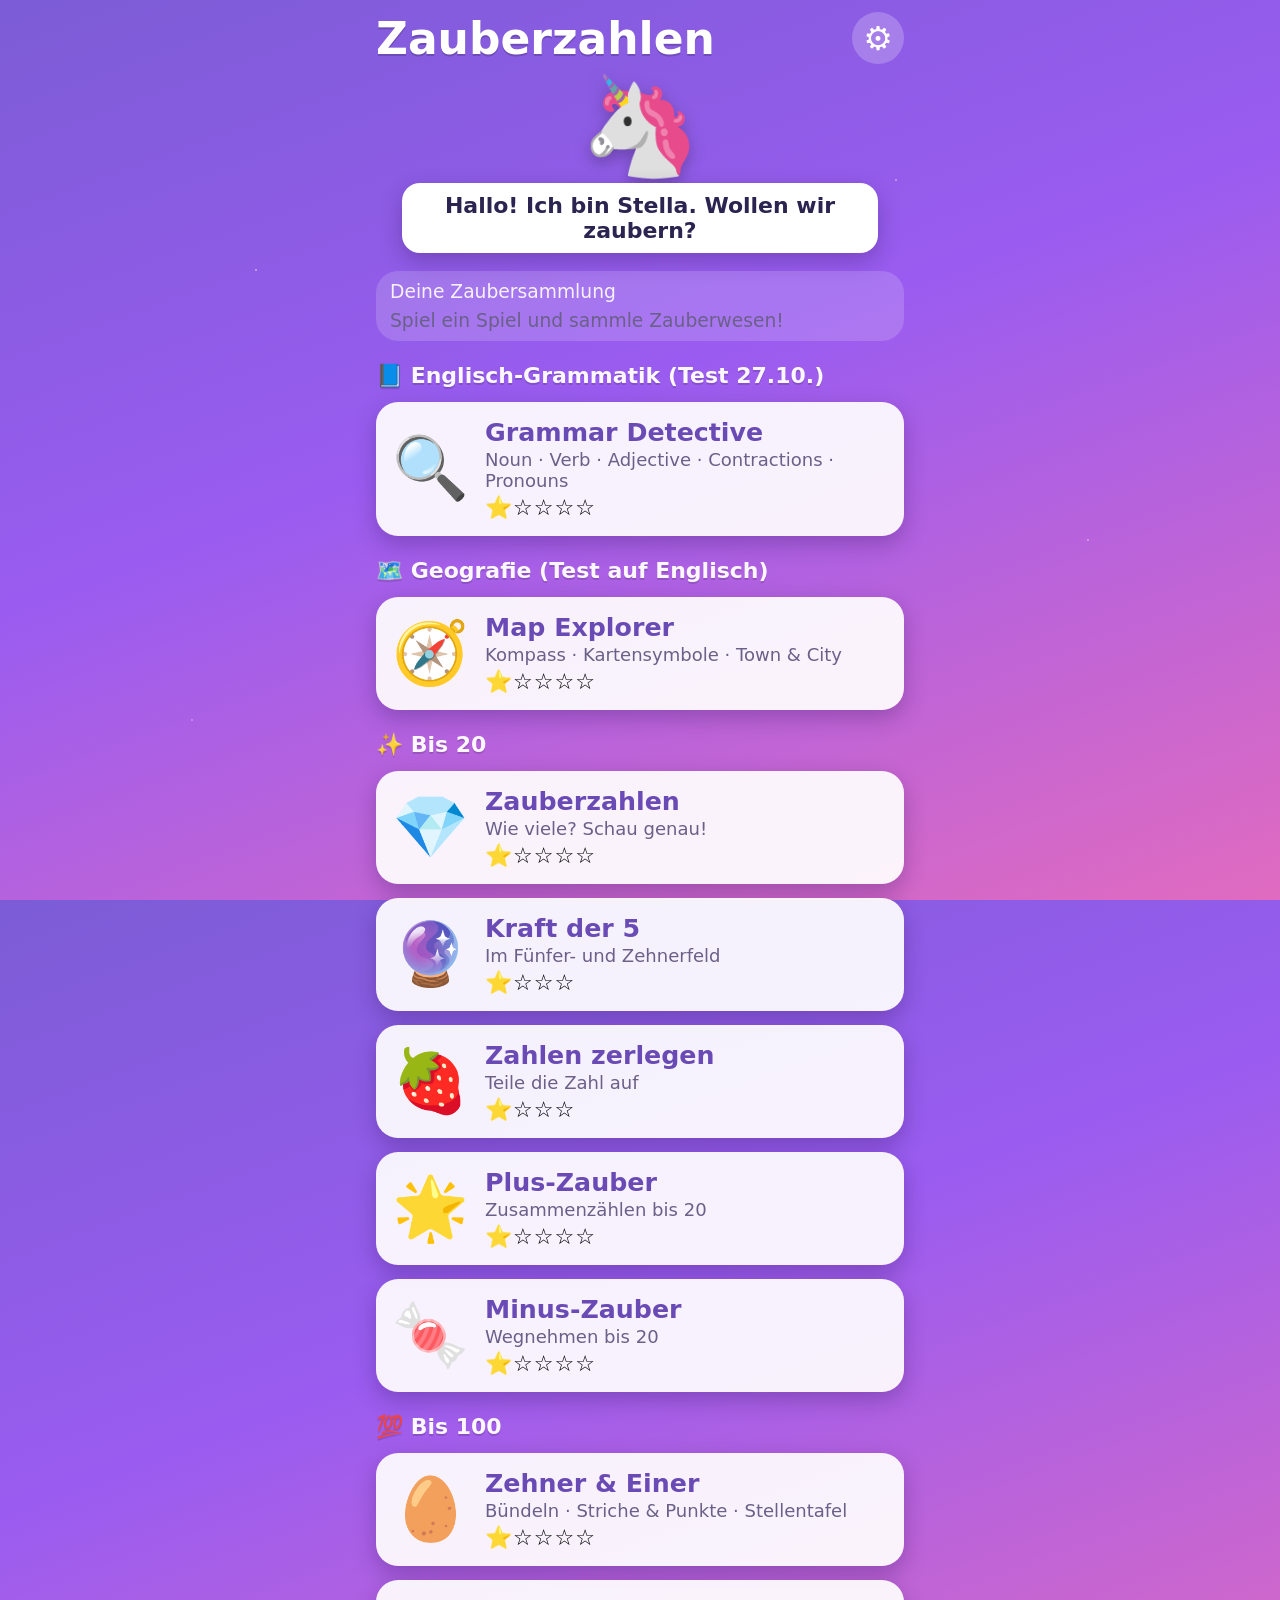
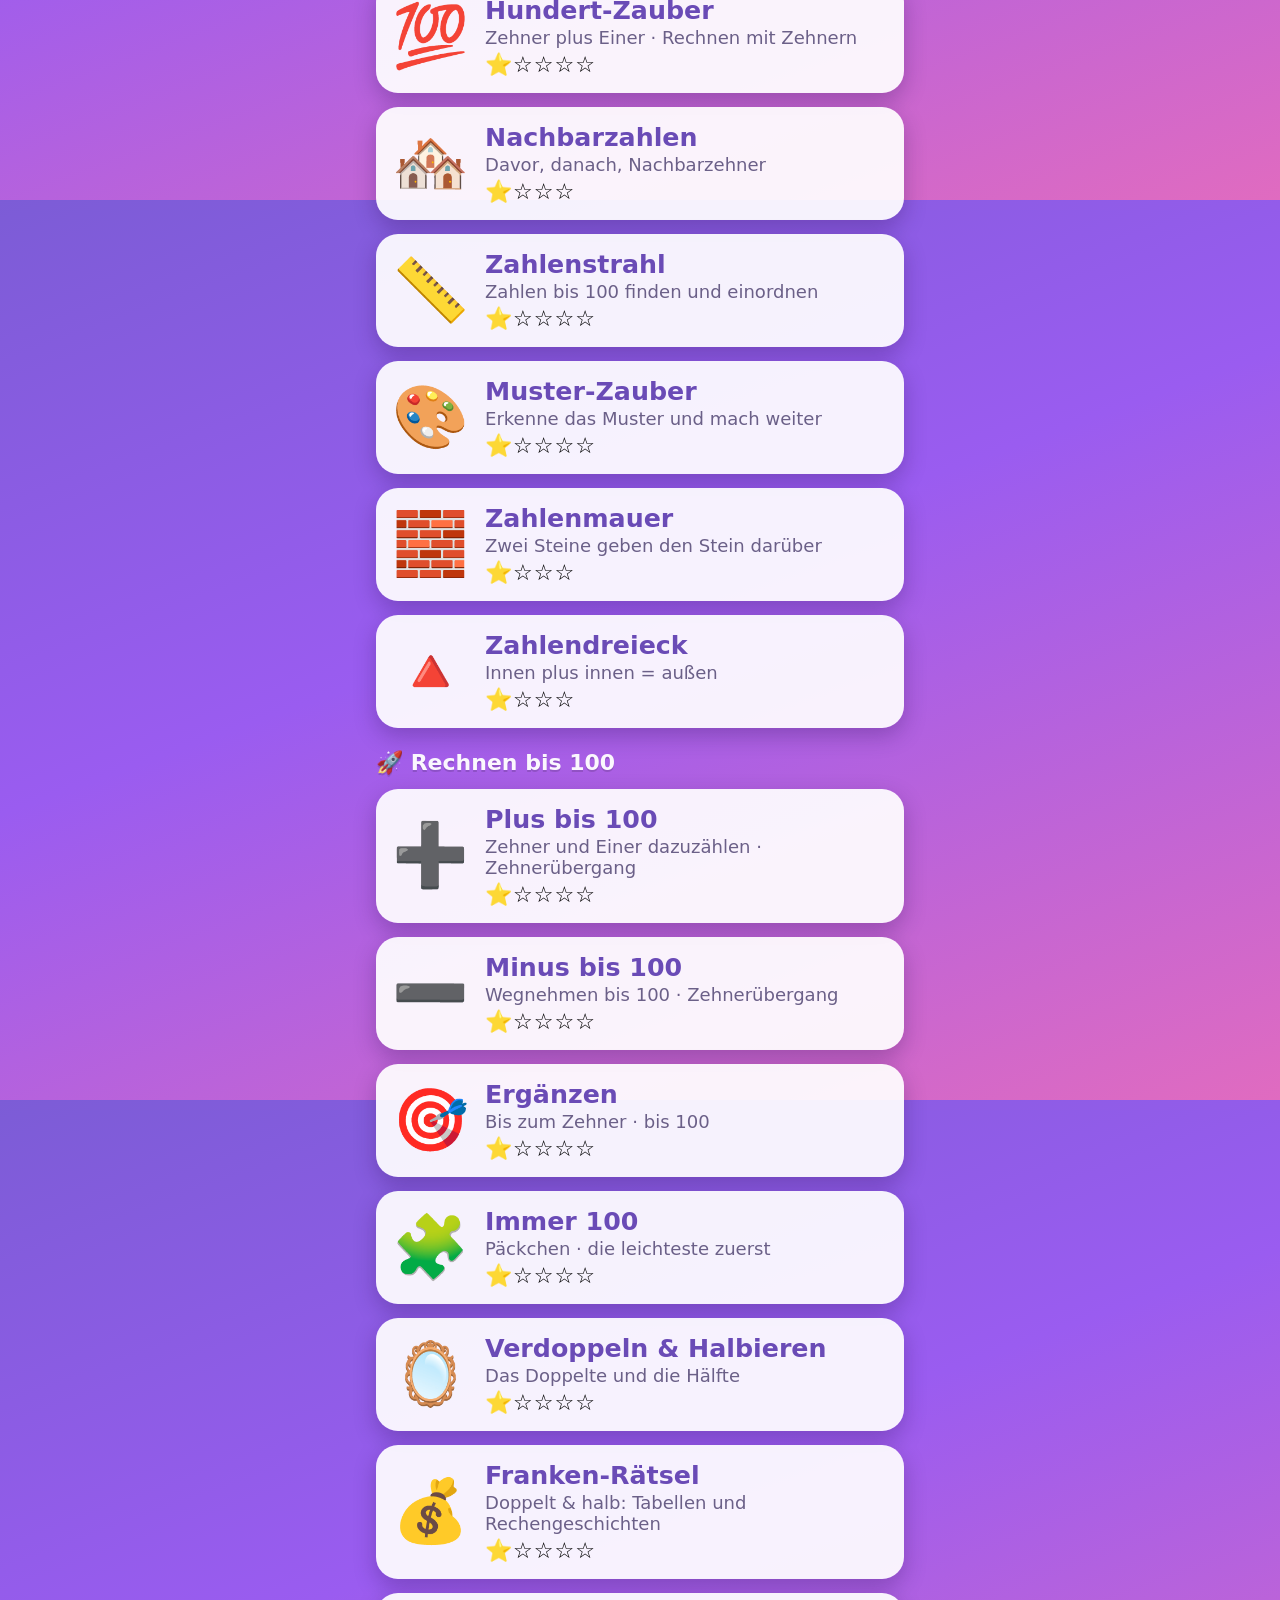
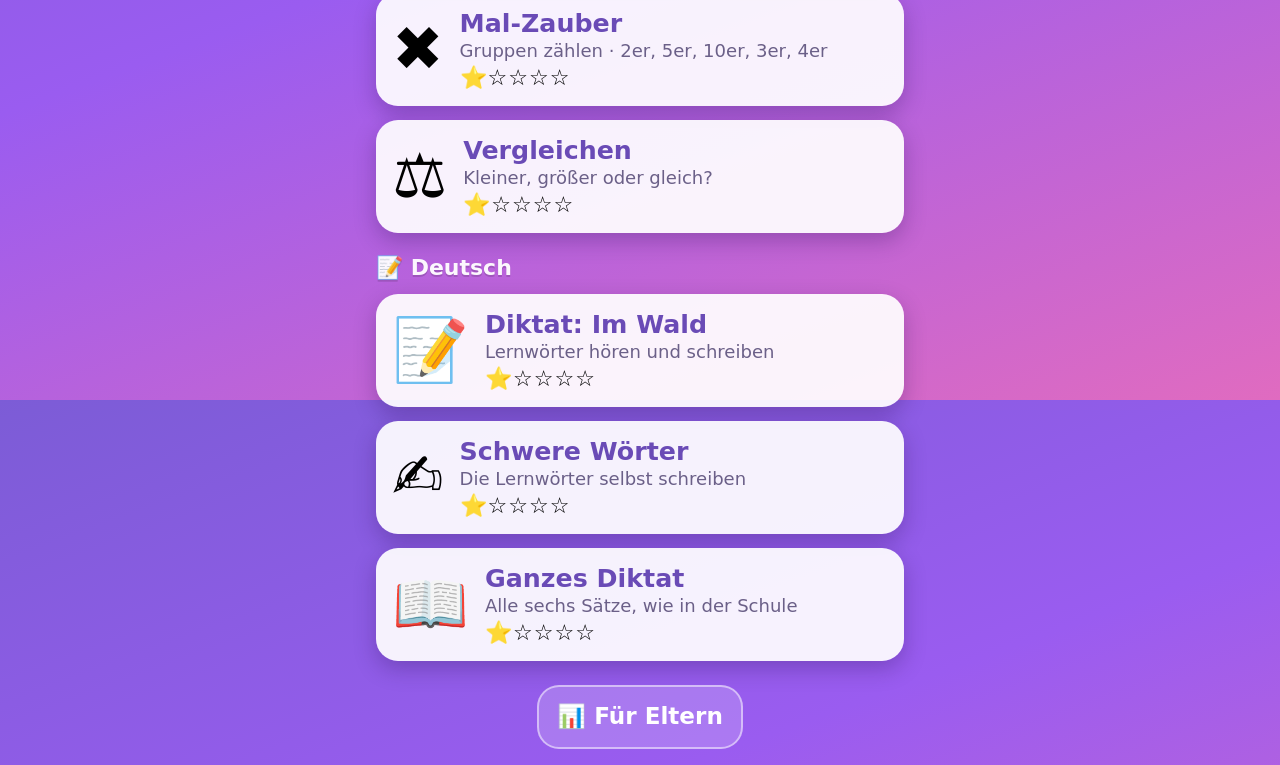
==== commit c236c6bc: "Grammar Detective: Grammatik-Test 27.10. (Units 1-7 ohne 3) – noun/verb/adjective, Gegensätze und un" ====
--- a/index.html
+++ b/index.html
@@ -51,6 +51,7 @@
   <script src="js/games/words.js"></script>
   <script src="js/games/diktatfull.js"></script>
   <script src="js/games/maps.js"></script>
+  <script src="js/games/grammar.js"></script>
   <script src="js/sync.js"></script>
   <script src="js/cloud.js"></script>
   <script src="js/parent.js"></script>
--- a/css/styles.css
+++ b/css/styles.css
@@ -469,6 +469,17 @@
 .holder.maps-holder .choice { font-size: 1.35rem; min-width: 96px; }
 .holder.maps-holder .choice.symchoice { width: 96px; height: 96px; padding: 8px; min-width: 0; }
 .holder.maps-holder .choice.symchoice svg { width: 100%; height: 100%; }
-.maps-pic .minimap { width: min(330px, 90vw); }
-.maps-pic .rose { width: min(260px, 80vw); }
+.maps-pic .minimap { width: min(340px, 92vw); flex: none; }
+.maps-pic .rose { width: min(270px, 80vw); height: auto; flex: none; }
+.maps-pic { width: 100%; }
 .maps-emoji { font-size: 4.5rem; }
+.maps-emoji.big { font-size: 6rem; line-height: 1.1; }
+.maps-pic .minimap { max-width: 92vw; height: auto; }
+
+/* Grammar Detective */
+.gram-card { background: #fff; color: var(--ink); border-radius: 18px; padding: 14px 18px; font-size: 1.35rem; font-weight: 700;
+  text-align: center; max-width: 92vw; box-shadow: var(--shadow); line-height: 1.35; }
+.gram-card.big { font-size: 2.4rem; padding: 14px 30px; }
+.gram-card u { text-decoration-color: var(--pink); text-decoration-thickness: 3px; }
+.gram-card.bubble { border-radius: 26px 26px 26px 6px; background: #fff7d6; }
+.holder.gram-holder .choice { font-size: 1.3rem; min-width: 96px; max-width: 92vw; white-space: normal; height: auto; min-height: 64px; padding: 10px 16px; }
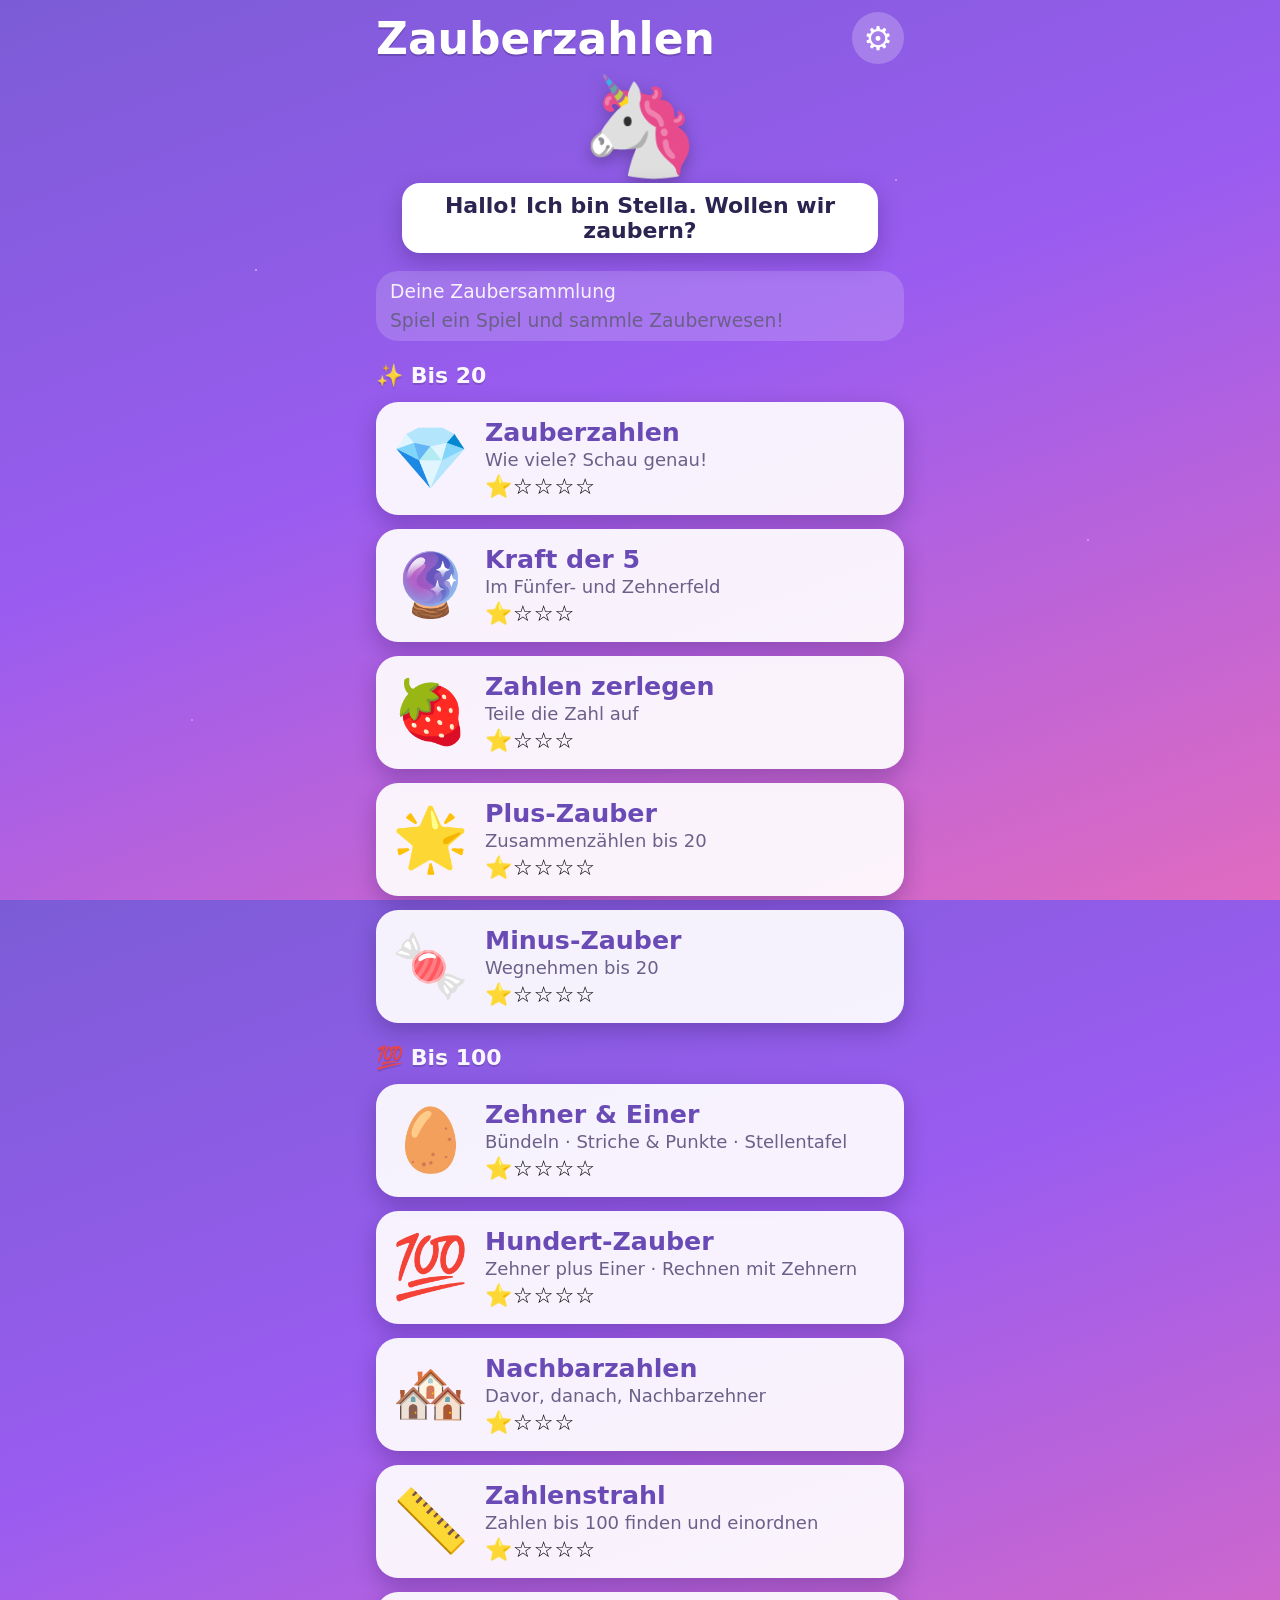
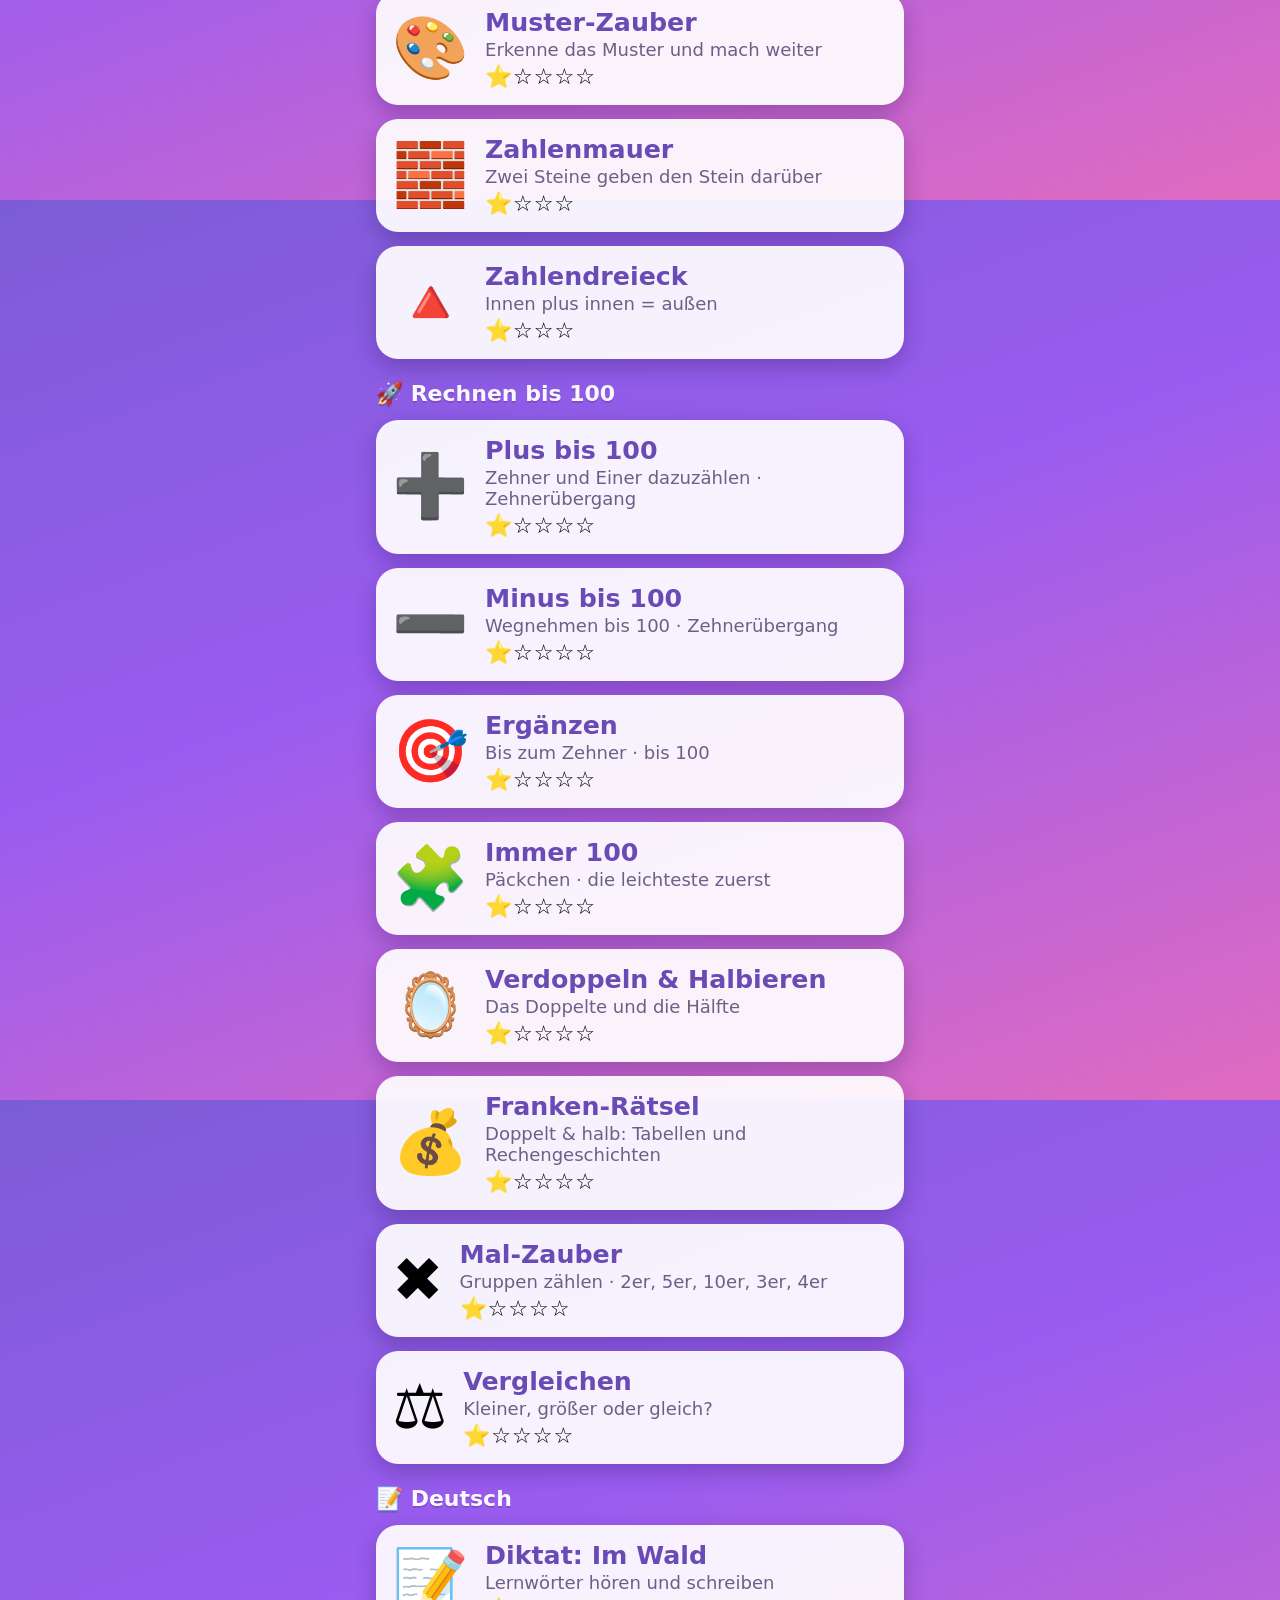
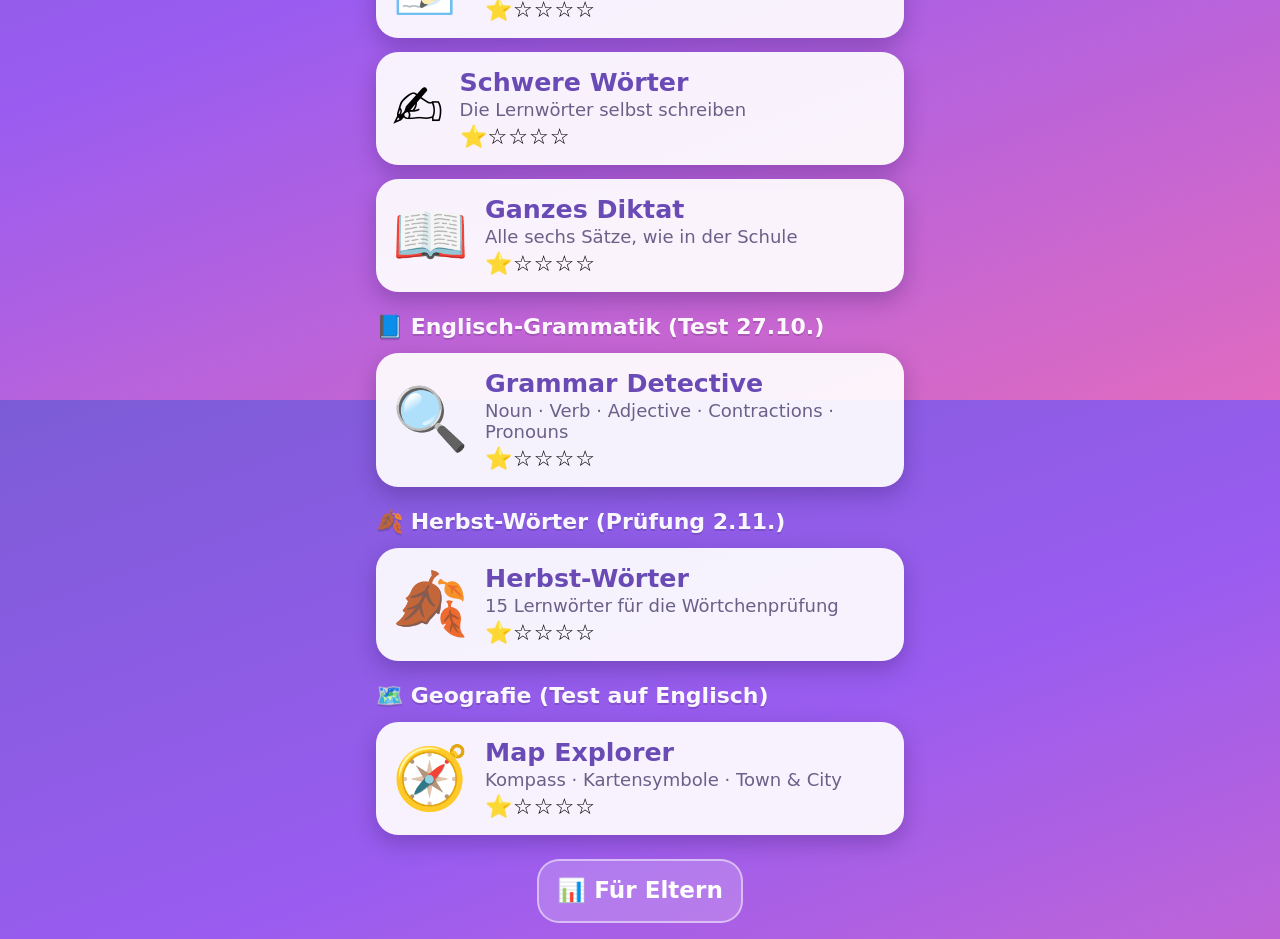
==== commit fbfd37a3: "Herbst-Wörter: Wörtchenprüfung «Herbst» 2.11. (Herr Beric) – 15 Lernwörter mit Artikel und Bild; Stu" ====
--- a/index.html
+++ b/index.html
@@ -52,6 +52,7 @@
   <script src="js/games/diktatfull.js"></script>
   <script src="js/games/maps.js"></script>
   <script src="js/games/grammar.js"></script>
+  <script src="js/games/herbst.js"></script>
   <script src="js/sync.js"></script>
   <script src="js/cloud.js"></script>
   <script src="js/parent.js"></script>
--- a/css/styles.css
+++ b/css/styles.css
@@ -483,3 +483,8 @@
 .gram-card u { text-decoration-color: var(--pink); text-decoration-thickness: 3px; }
 .gram-card.bubble { border-radius: 26px 26px 26px 6px; background: #fff7d6; }
 .holder.gram-holder .choice { font-size: 1.3rem; min-width: 96px; max-width: 92vw; white-space: normal; height: auto; min-height: 64px; padding: 10px 16px; }
+
+/* ===== Herbst-Wörter ===== */
+.picword { font-size: 4rem; line-height: 1.1; filter: drop-shadow(0 4px 0 rgba(0,0,0,0.15)); animation: pop .3s ease; }
+.merkwort[hidden] { display: none; }
+.artpick { color: #fff; font-weight: 800; font-size: 1.4rem; background: rgba(255,255,255,0.18); padding: 6px 16px; border-radius: 12px; animation: pop .3s ease; }
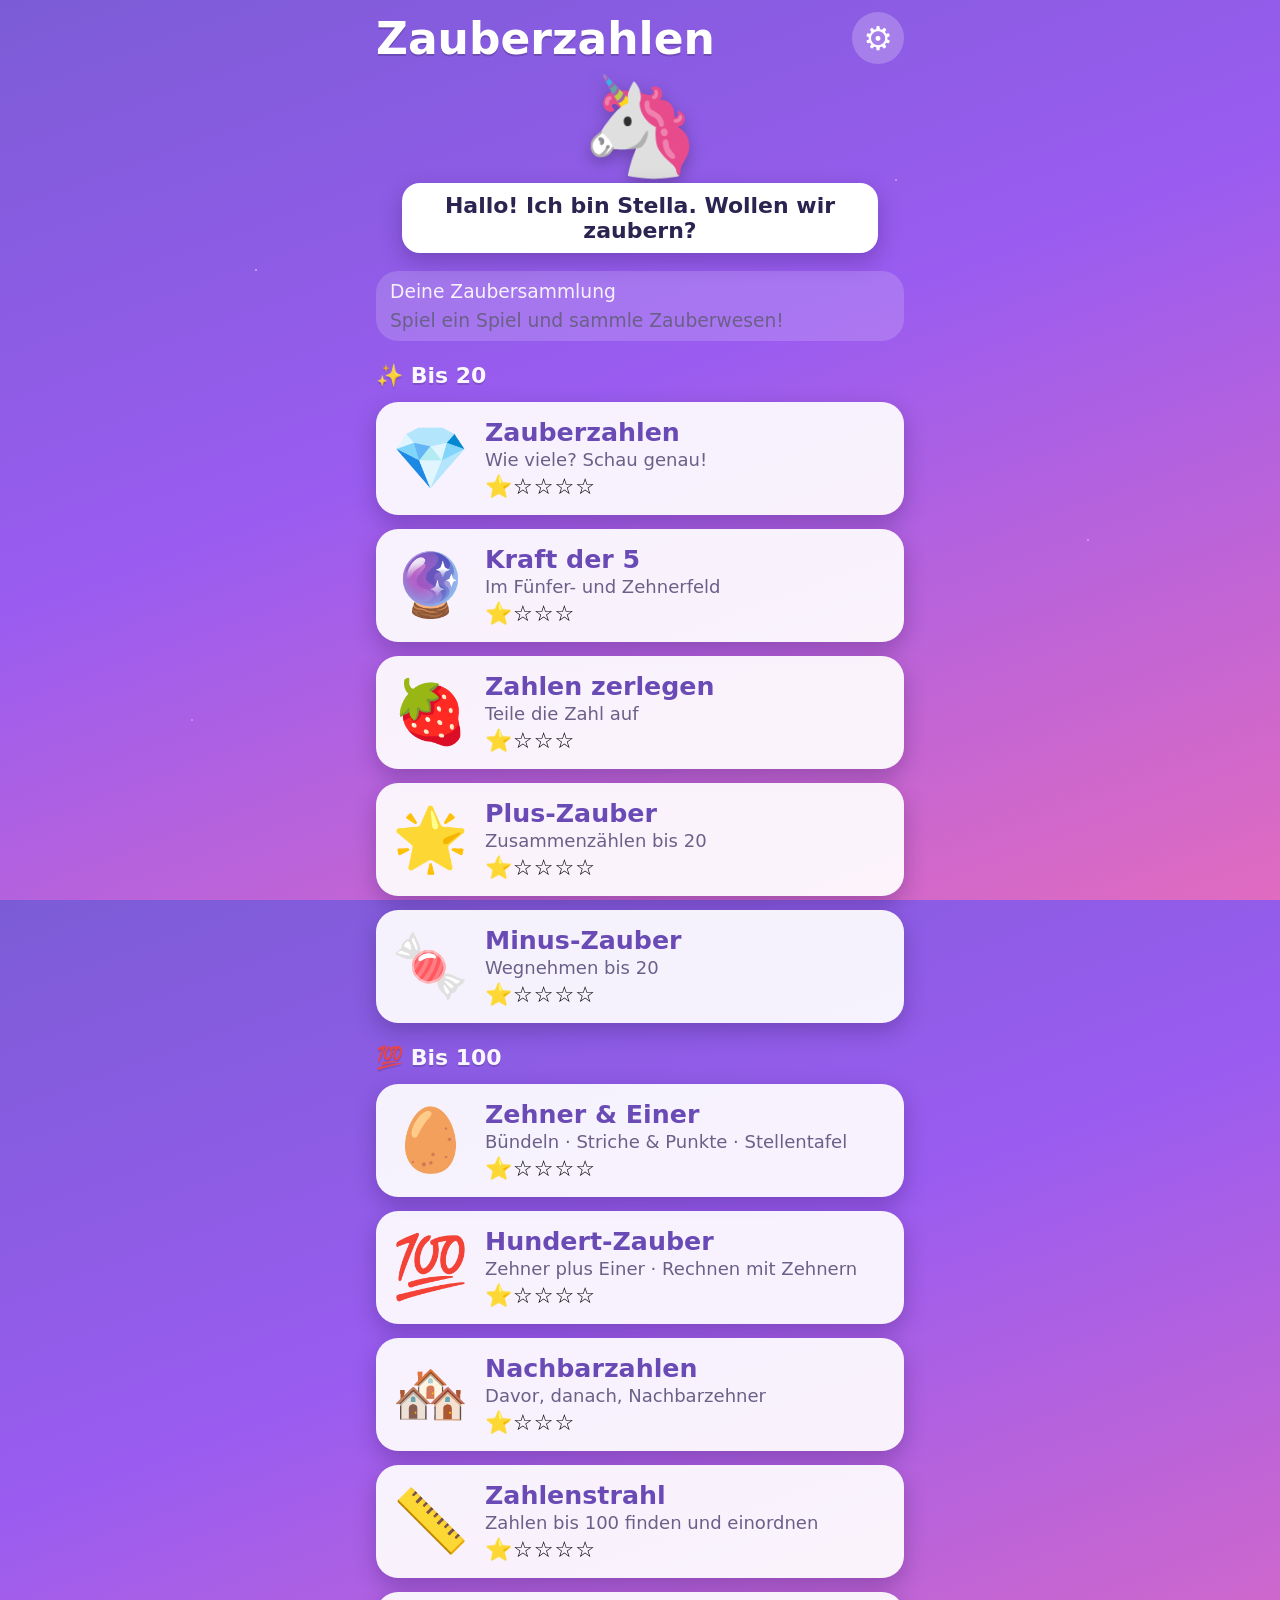
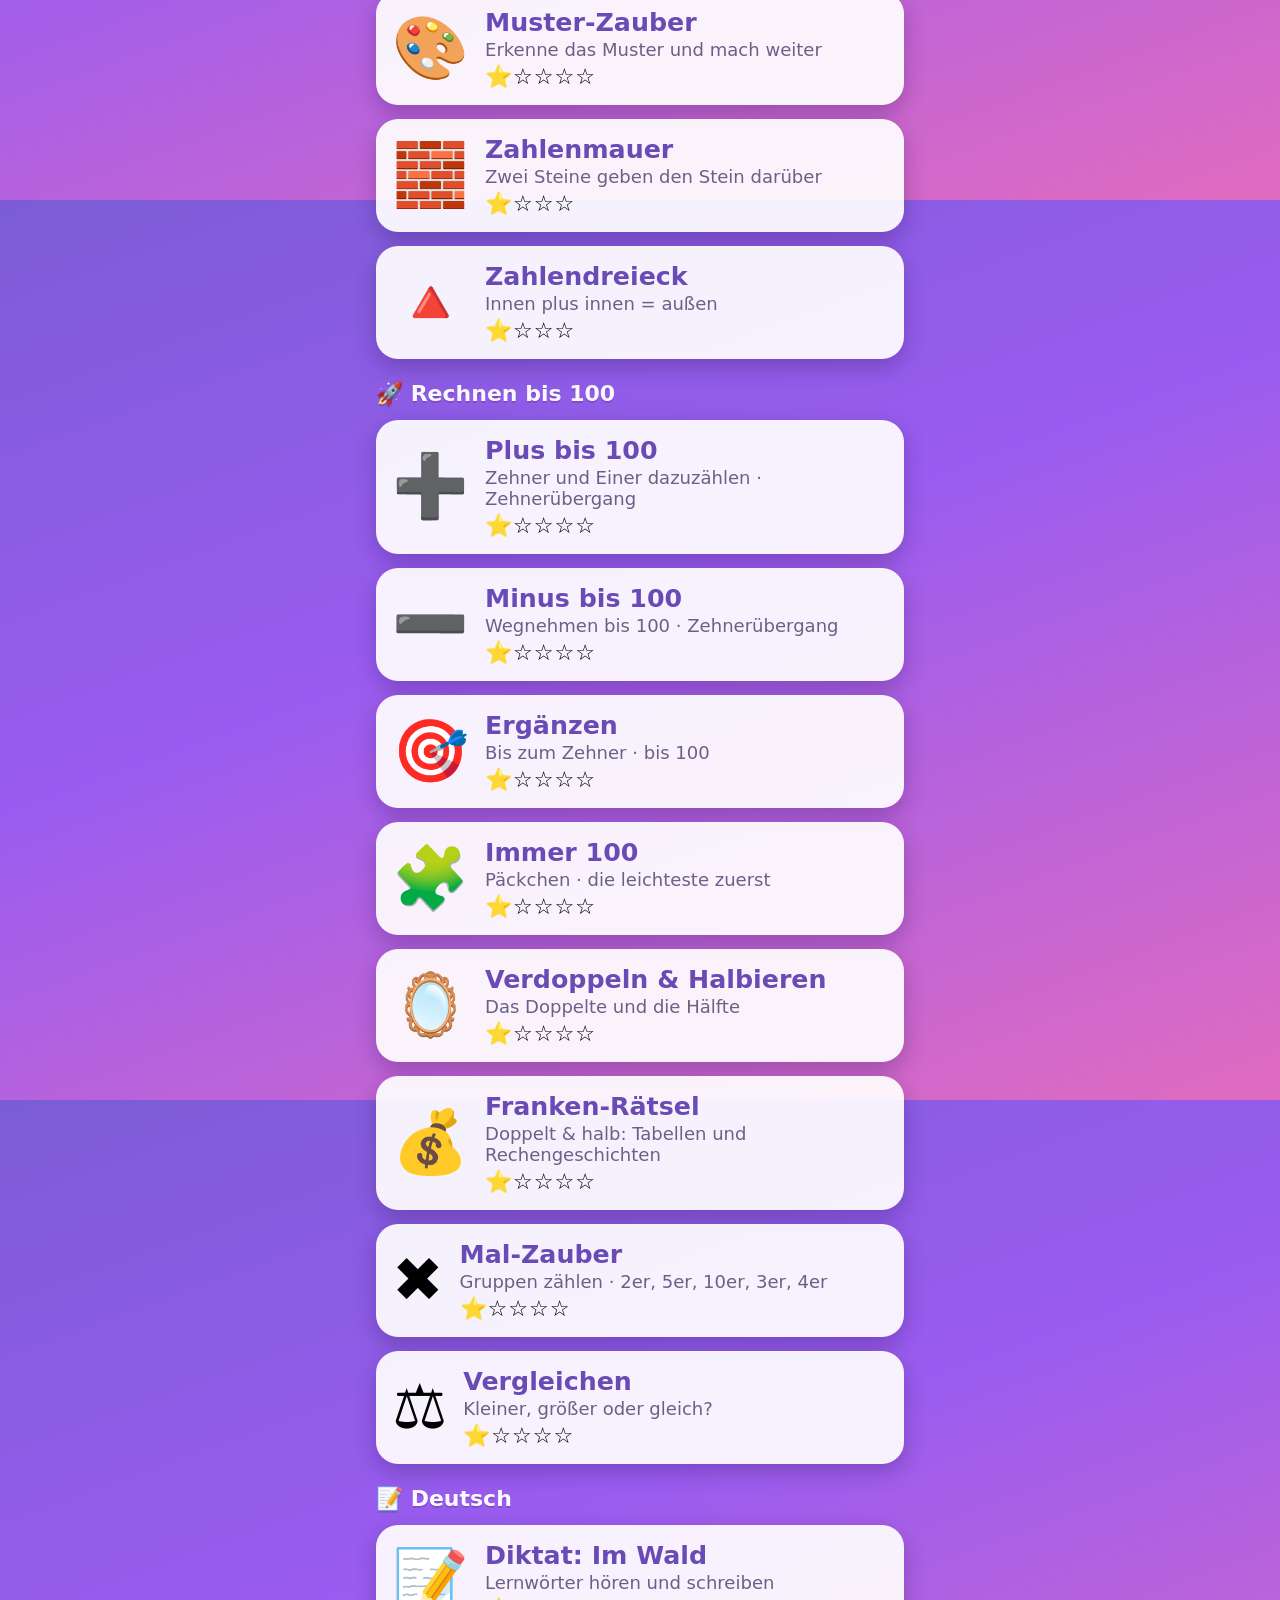
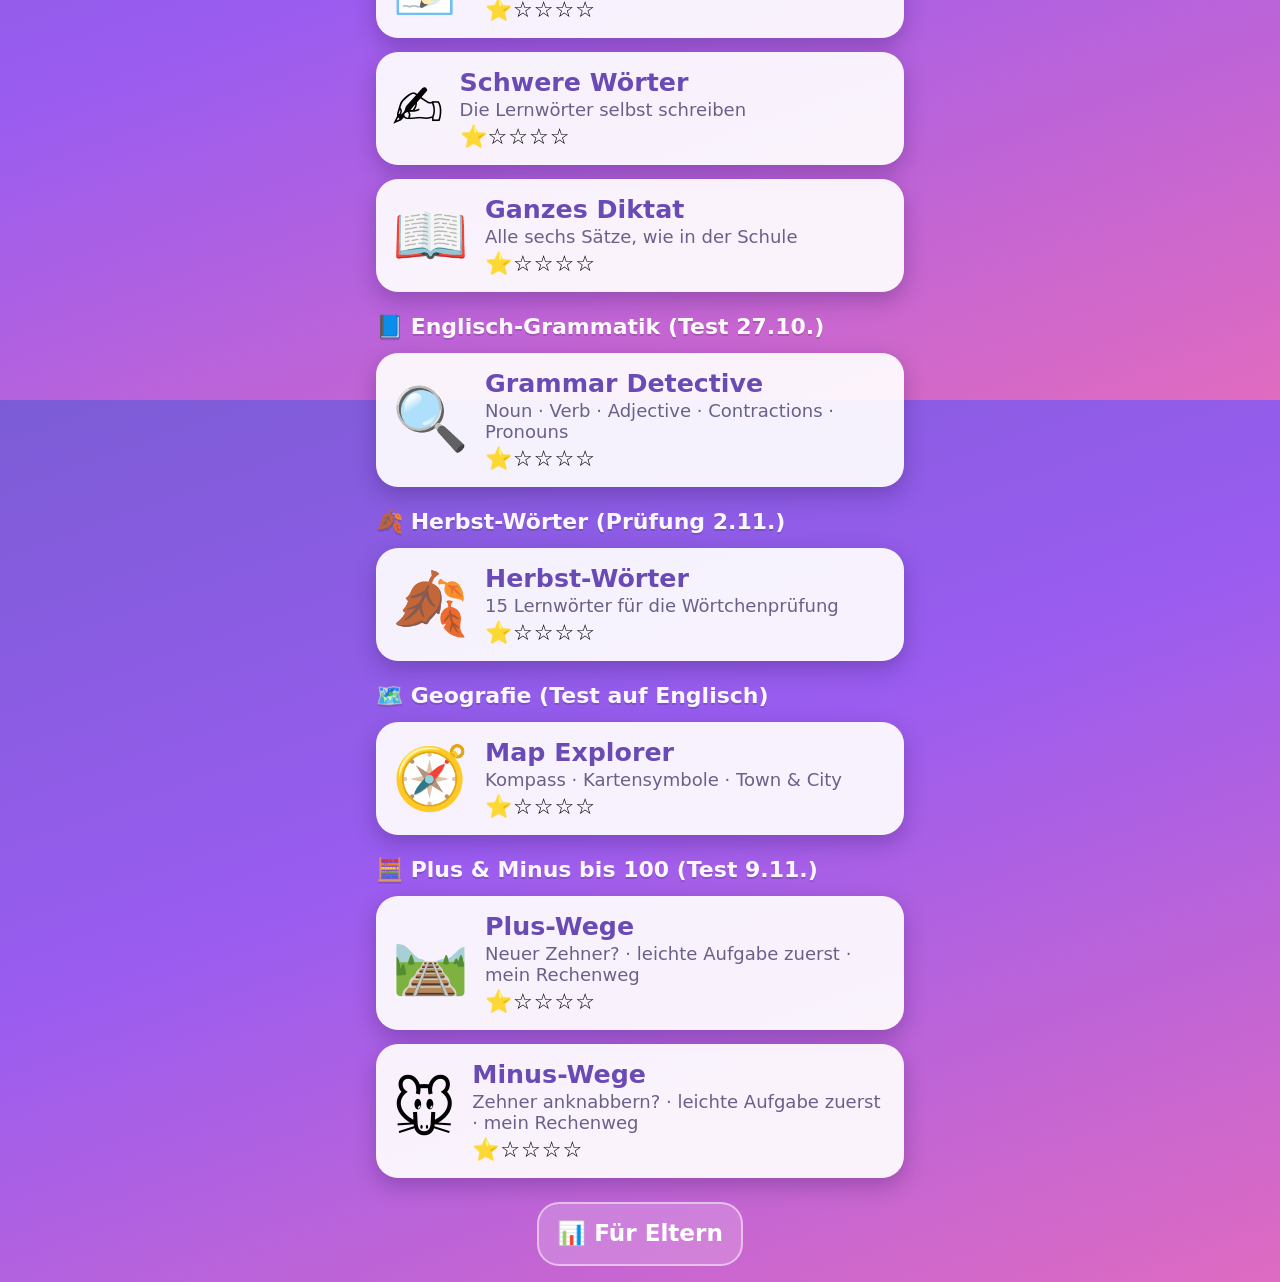
==== commit 3530a996: "Plus-Wege und Minus-Wege: Mathe-Test 9.11. (Zahlenbuch 2, S. 38-43) – wann entsteht ein neuer Zehner" ====
--- a/index.html
+++ b/index.html
@@ -53,9 +53,11 @@
   <script src="js/games/maps.js"></script>
   <script src="js/games/grammar.js"></script>
   <script src="js/games/herbst.js"></script>
+  <script src="js/games/wege.js"></script>
   <script src="js/sync.js"></script>
   <script src="js/cloud.js"></script>
   <script src="js/parent.js"></script>
+  <script src="js/report.js"></script>
   <script src="js/app.js"></script>
   <script>
     // Service worker: solo se servito via http(s). Su file:// viene ignorato senza errori.
--- a/css/styles.css
+++ b/css/styles.css
@@ -488,3 +488,33 @@
 .picword { font-size: 4rem; line-height: 1.1; filter: drop-shadow(0 4px 0 rgba(0,0,0,0.15)); animation: pop .3s ease; }
 .merkwort[hidden] { display: none; }
 .artpick { color: #fff; font-weight: 800; font-size: 1.4rem; background: rgba(255,255,255,0.18); padding: 6px 16px; border-radius: 12px; animation: pop .3s ease; }
+
+/* ===== Plus-/Minus-Wege (Test 9.11.): Bild mit Zehner-Strichen und Zehnerfeld, Merkzeilen, Weg-Karten ===== */
+.wpicbox { min-height: 72px; display: flex; align-items: center; justify-content: center; }
+.wpic { display: flex; align-items: center; gap: 14px; background: rgba(255,255,255,0.94); border-radius: 18px; padding: 10px 14px; box-shadow: var(--shadow); min-height: 60px; animation: pop .25s ease; }
+.wpic .tens-col { gap: 5px; }
+.wpic .tbar { width: 92px; height: 10px; }
+.wpic .tbar.b { background: #ec4899; }
+.wpic .tbar.new { background: var(--good); box-shadow: 0 0 0 3px rgba(52,211,153,.35); }
+.wframes { display: flex; flex-direction: column; gap: 6px; }
+.wframe { display: grid; grid-template-columns: repeat(5, 14px); gap: 4px; padding: 4px; border: 2px dashed #d9c9f5; border-radius: 8px; }
+.wframe.full { border: 2px solid var(--gold); background: var(--gold-soft); }
+.wframe.nib { border: 2px dashed #8b5cf6; background: #f3ecff; }
+.wdot { width: 14px; height: 14px; border-radius: 50%; border: 1px dashed #e3d8f7; }
+.wdot.on { border: none; }
+.wdot.a { background: #f59e0b; } .wdot.b { background: #ec4899; } .wdot.n { background: #8b5cf6; }
+.prow.gone { display: none; }
+.prow.wz { gap: 4px; }
+.prow.wz .pcell { min-width: 26px; }
+.prow .pcell.plabel { font-size: .85rem; min-width: 0; }
+.wdone { display: flex; flex-direction: column; gap: 4px; align-items: center; }
+.wsum { color: #fff; font-weight: 800; font-size: 1rem; background: rgba(255,255,255,0.16); padding: 3px 12px; border-radius: 10px; animation: pop .3s ease; }
+.wsum.cross { background: rgba(255,203,61,0.9); color: var(--violet-deep); }
+.way-grid { display: grid; grid-template-columns: 1fr 1fr; gap: 10px; width: min(94vw, 380px); }
+.way-card { display: flex; flex-direction: column; align-items: center; justify-content: center; gap: 2px; padding: 10px 8px; border-radius: 16px;
+  background: rgba(255,255,255,0.94); color: var(--violet); box-shadow: var(--shadow); font-weight: 800; font-size: 1rem; min-height: 86px; }
+.way-card:active { transform: scale(0.95); }
+.way-card .we { font-size: 1.7rem; line-height: 1.1; }
+.way-card .ws { font-size: .72rem; font-weight: 700; opacity: .8; text-align: center; }
+.waytag { color: #fff; font-weight: 800; font-size: 1rem; background: rgba(255,255,255,0.18); padding: 4px 14px; border-radius: 12px; }
+.waynote { color: var(--violet-deep); font-weight: 800; font-size: .95rem; background: var(--gold-soft); padding: 3px 12px; border-radius: 10px; }
